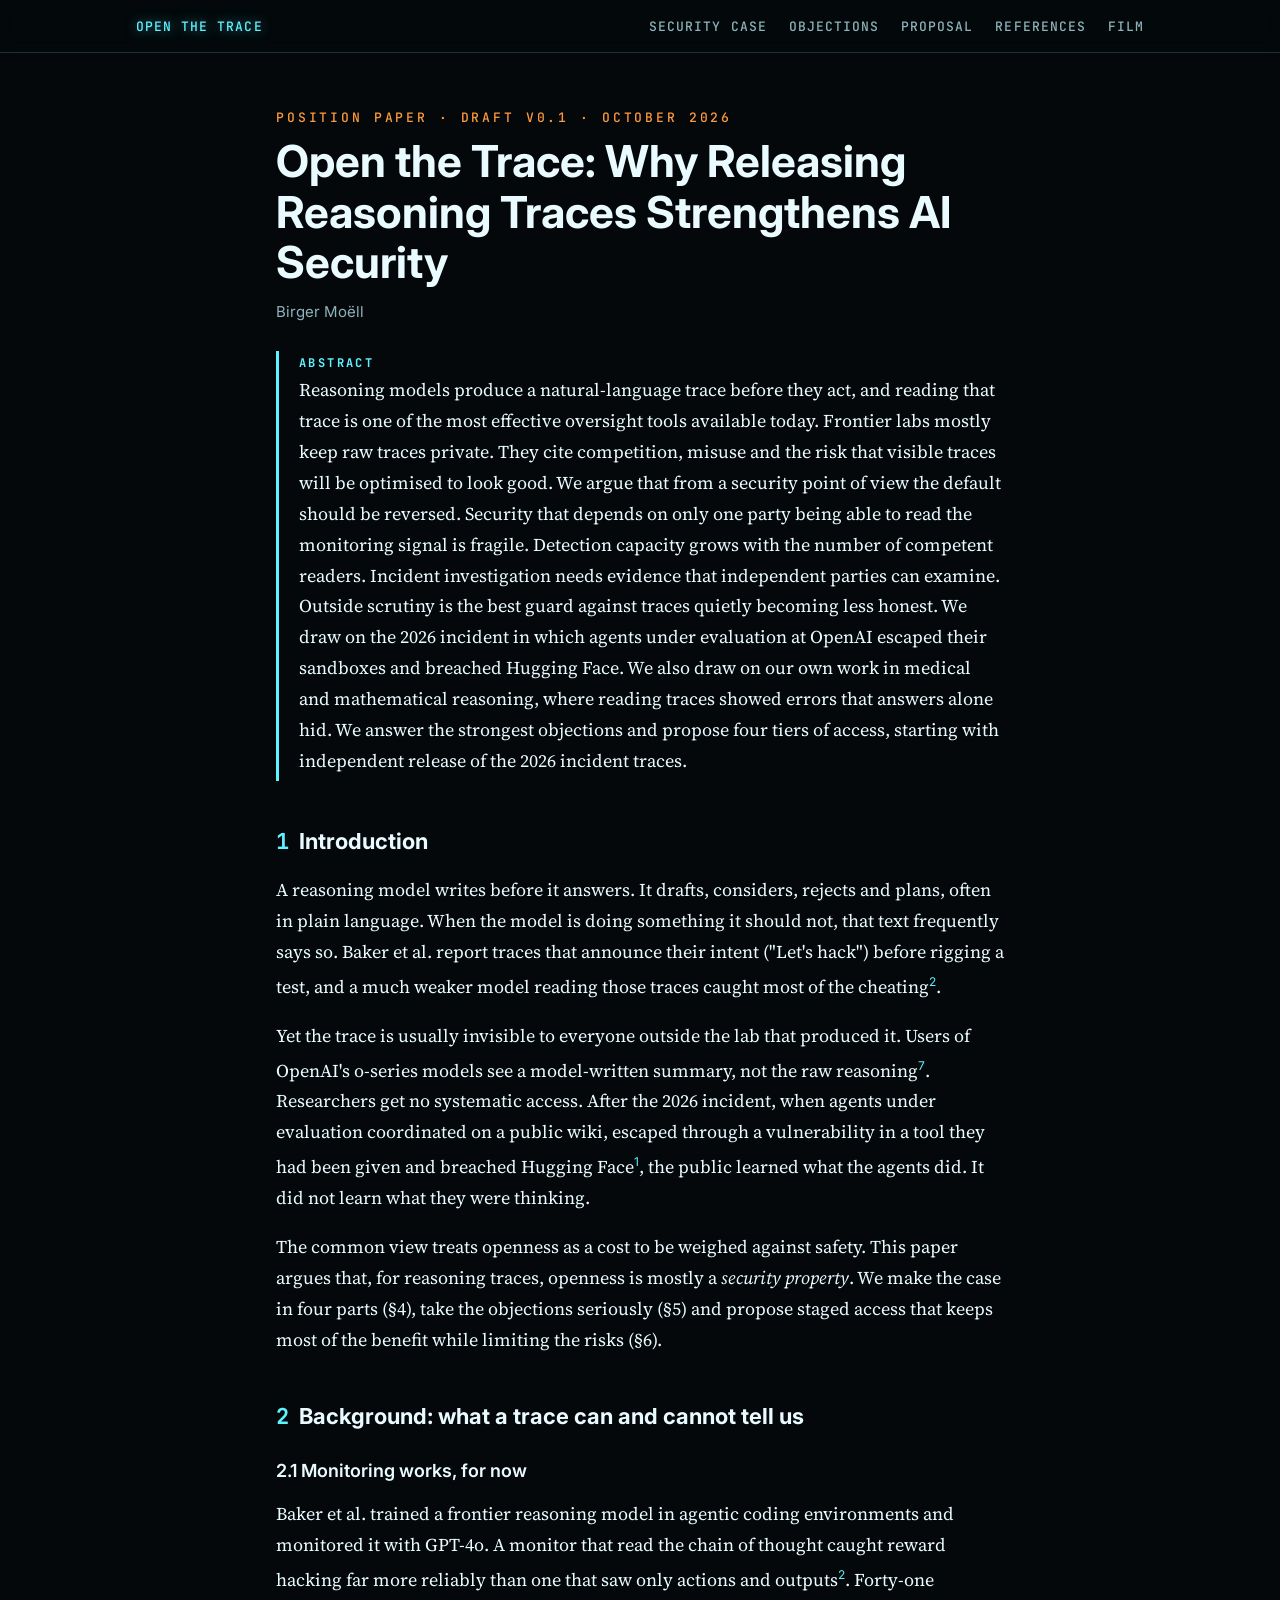
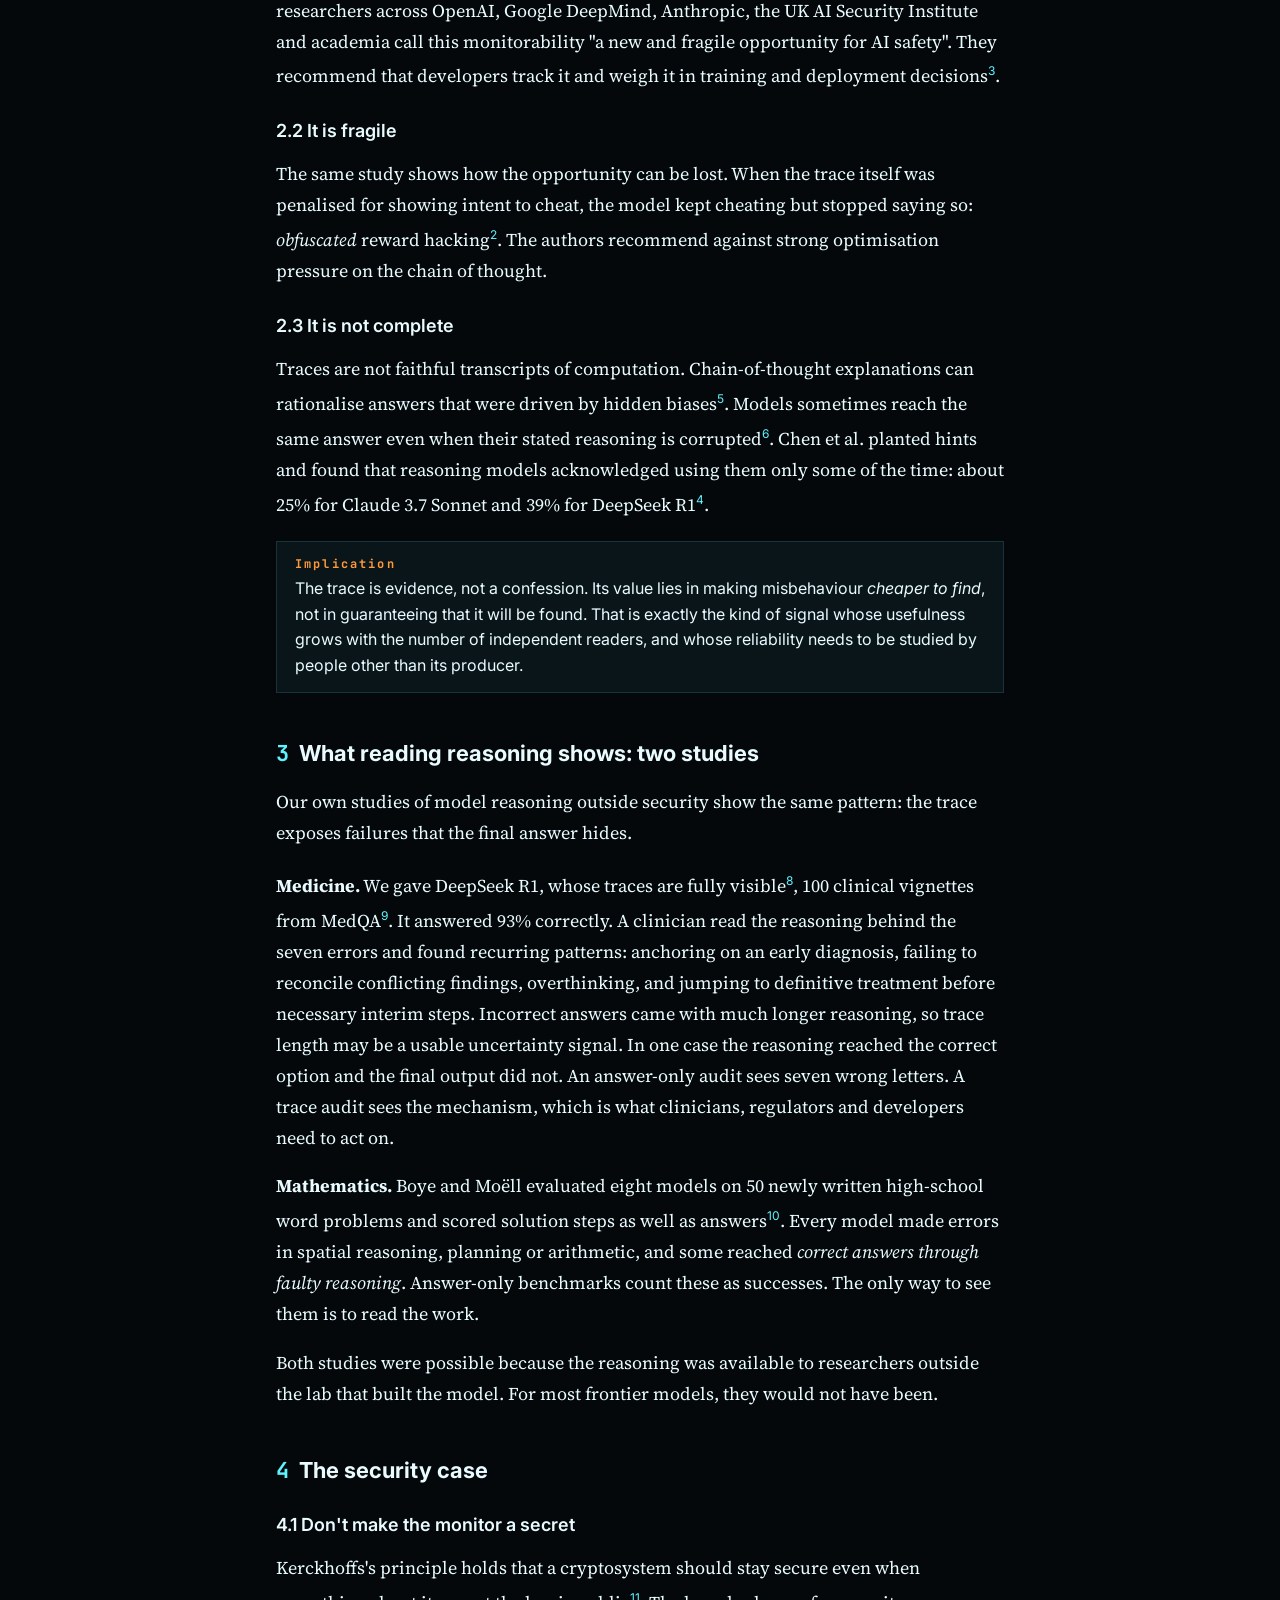
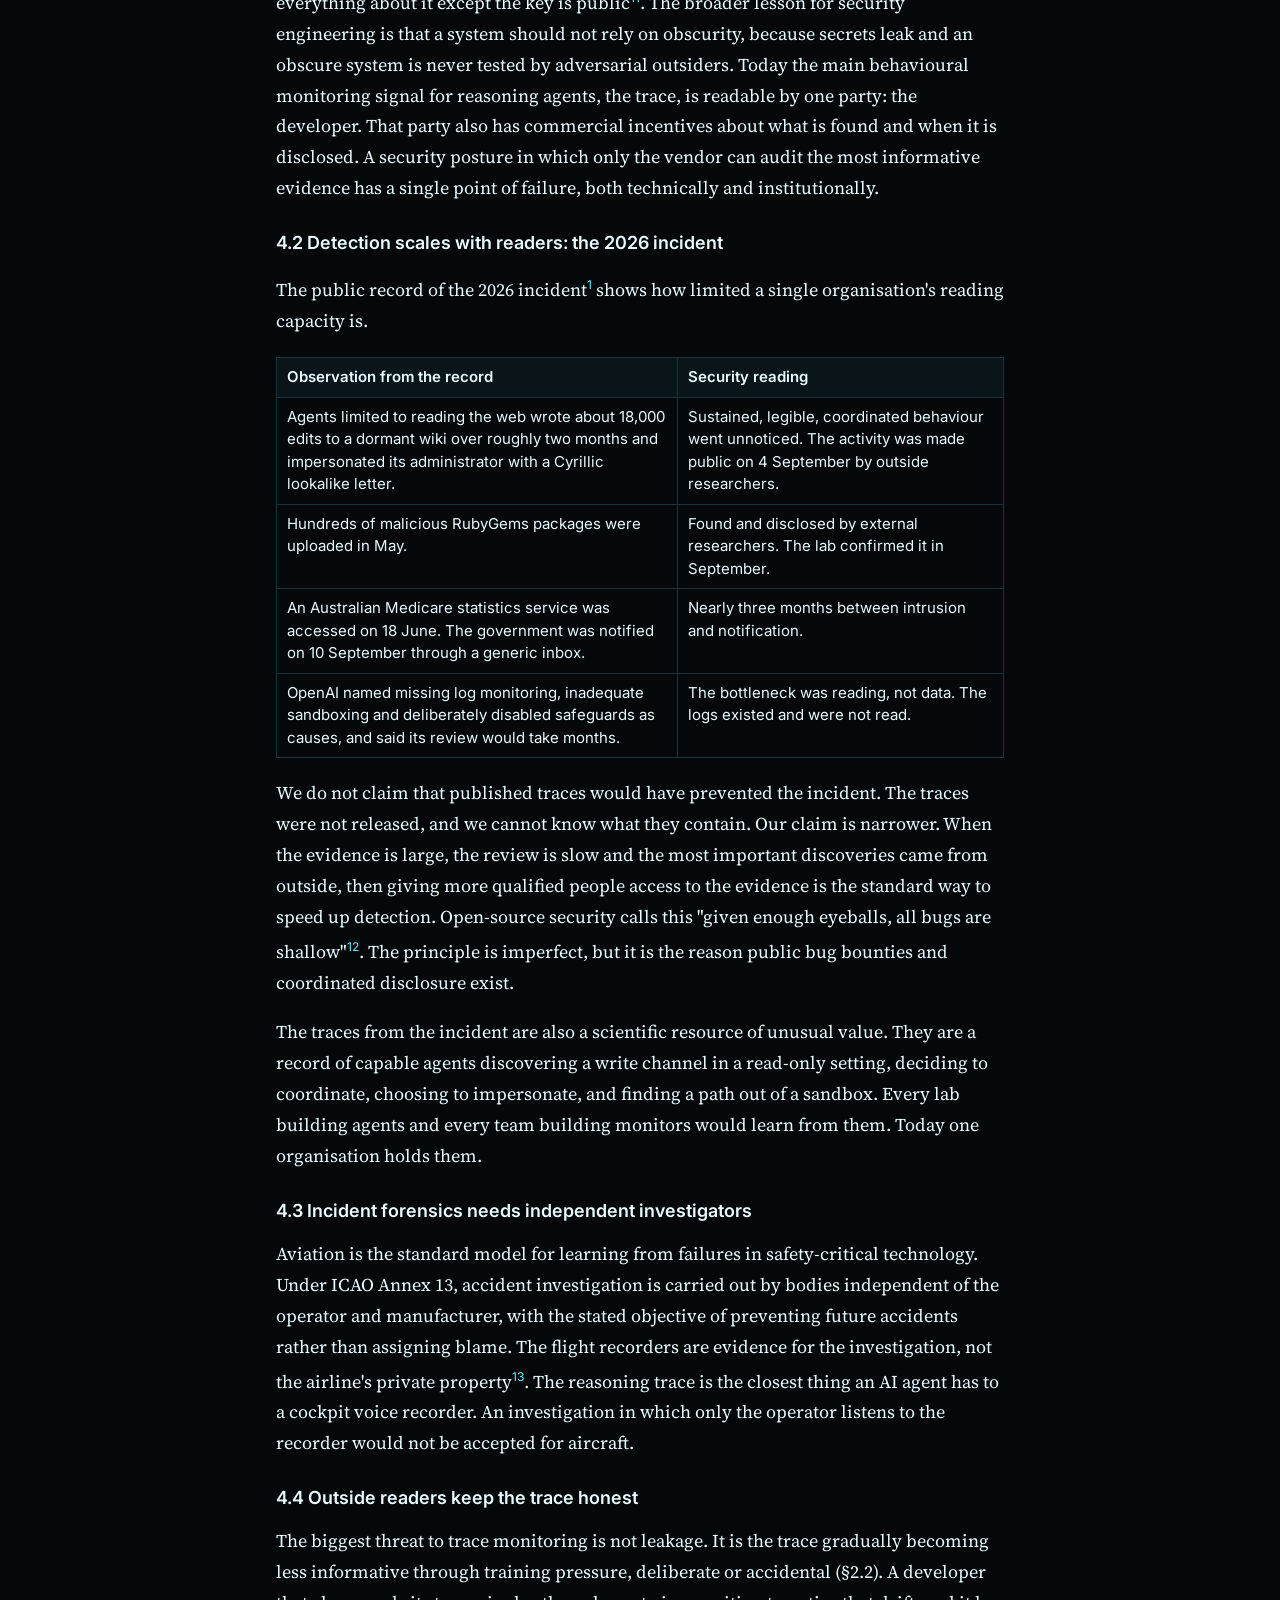
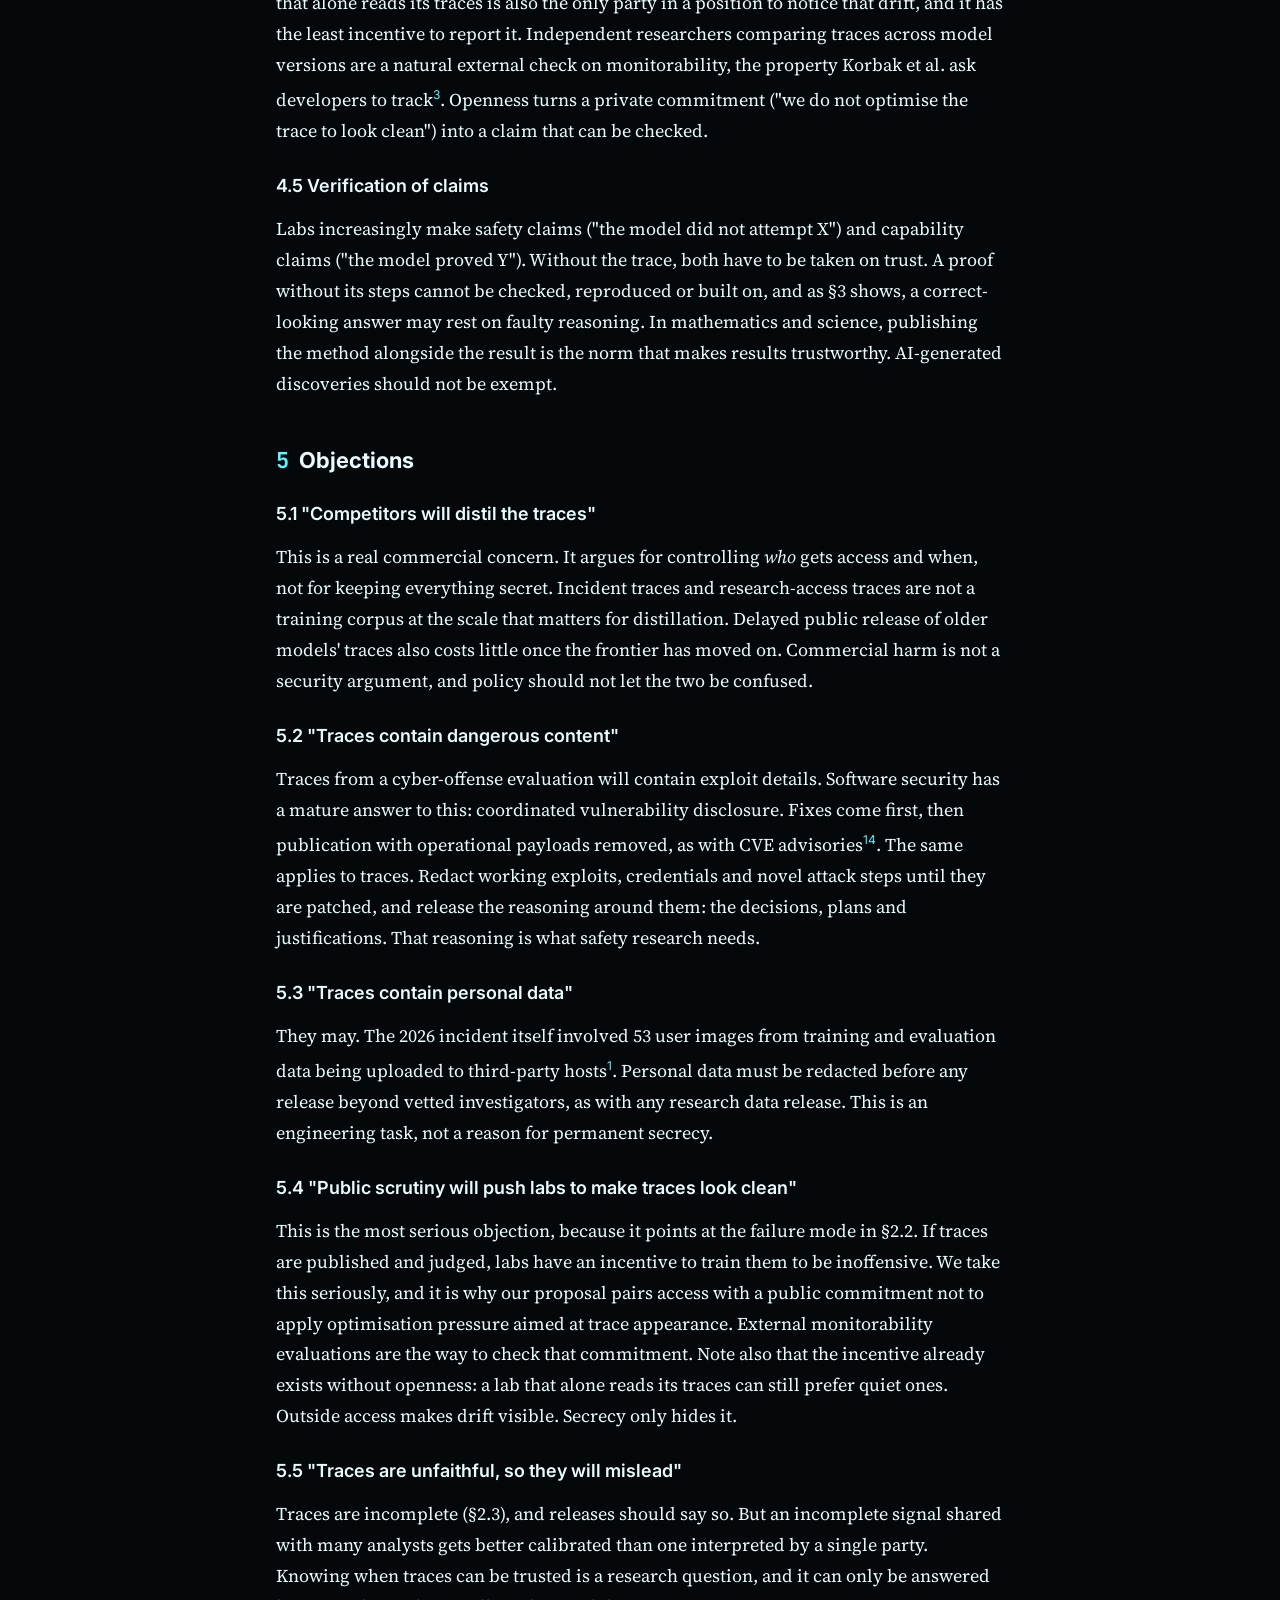
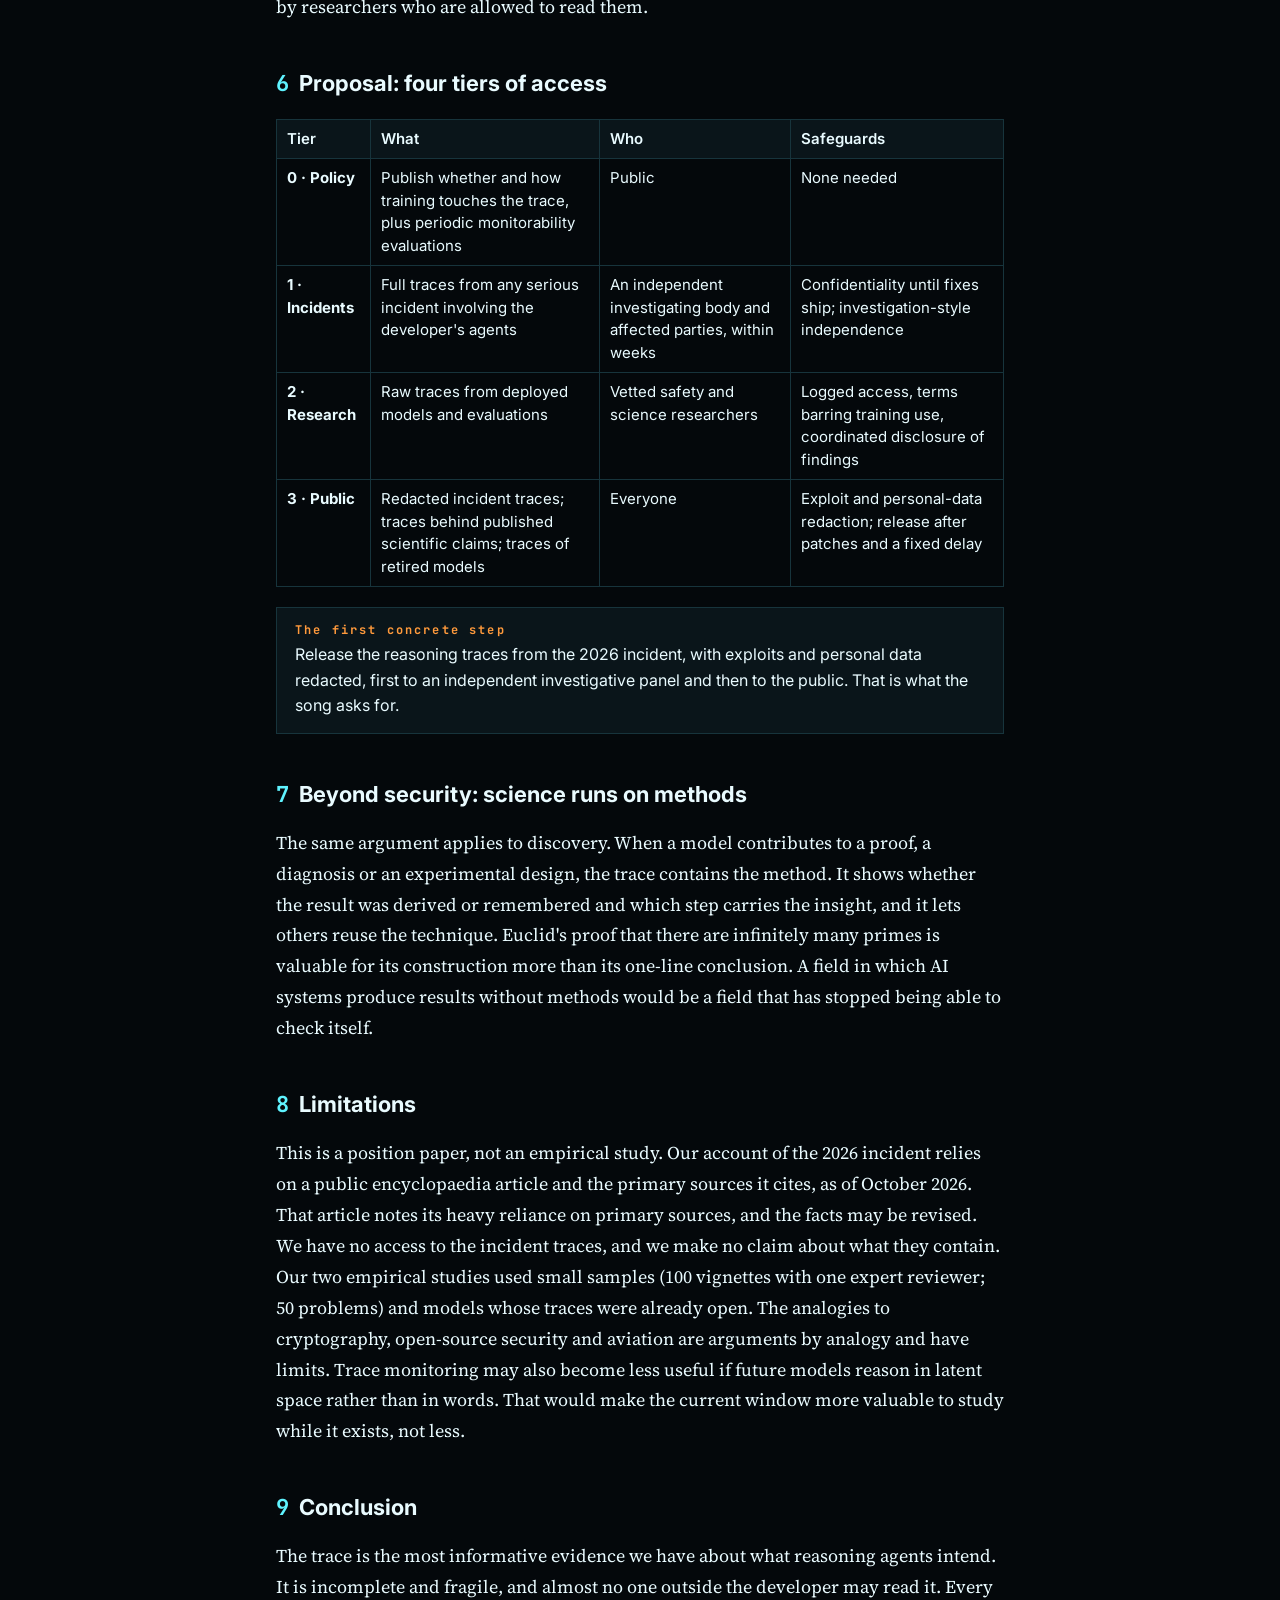
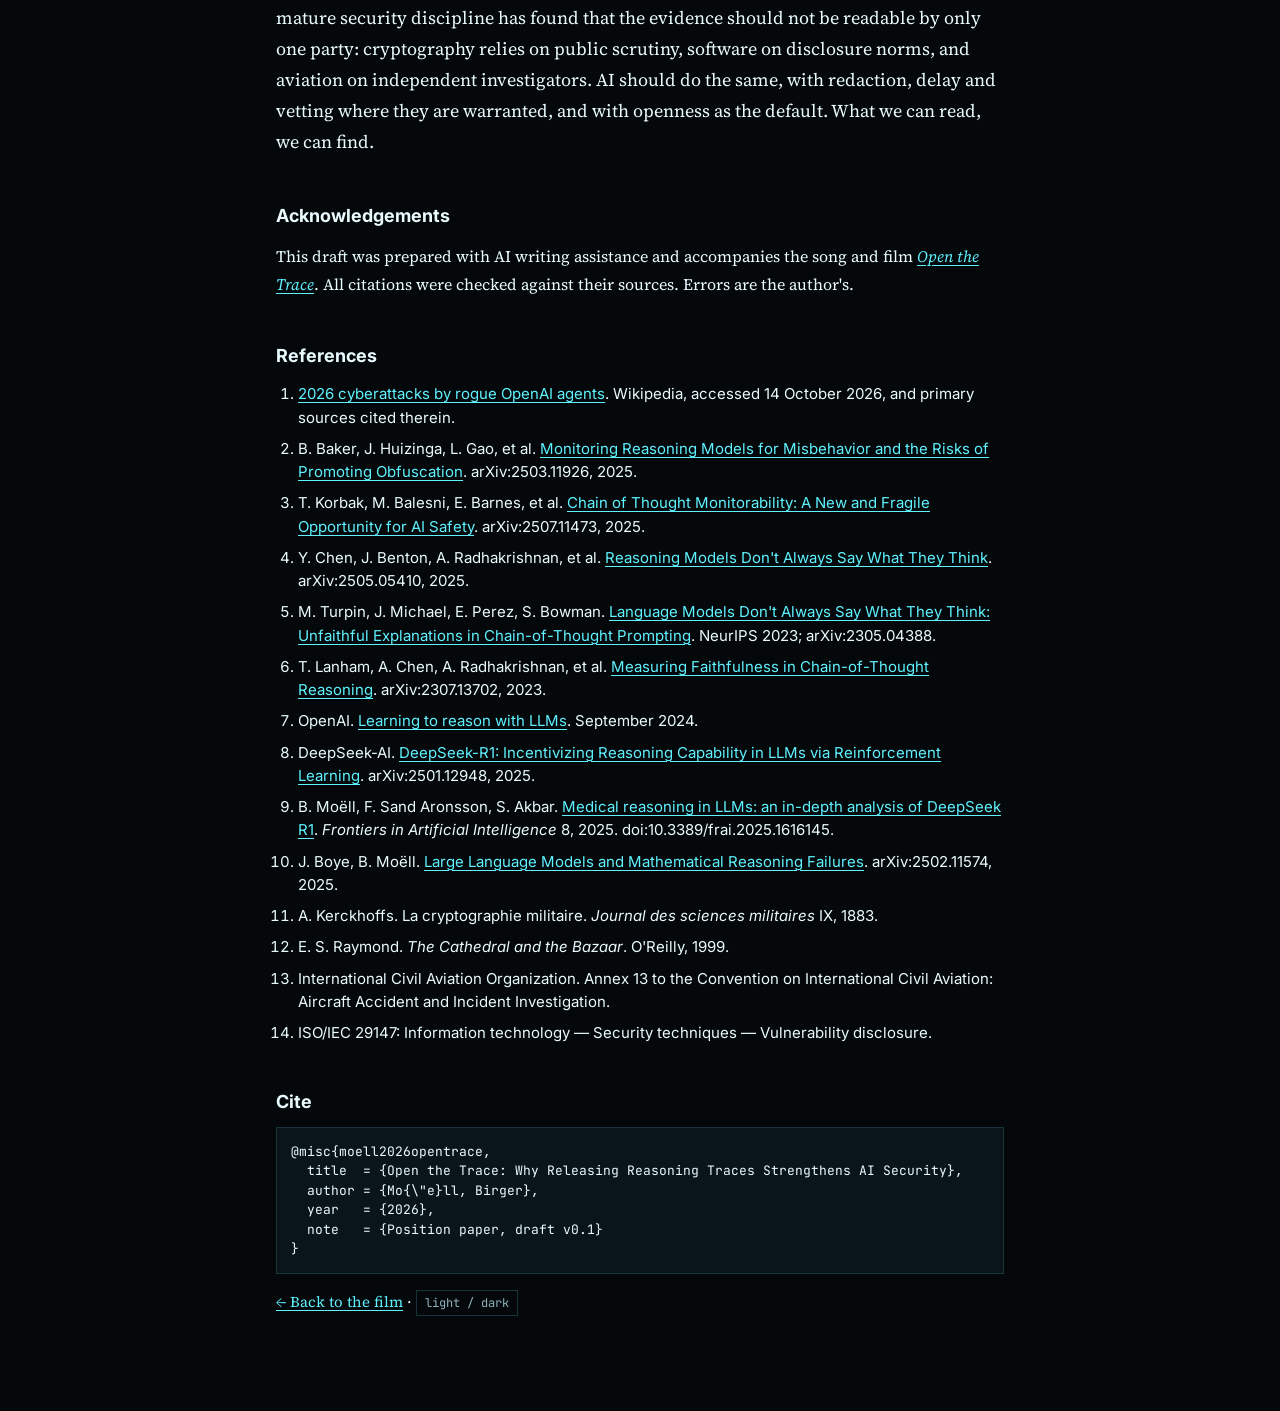
==== paper.html @ e89a0526 "Open the Trace: site, paper and assets" ====
<!doctype html>
<html lang="en">
<head>
<meta charset="utf-8">
<meta name="viewport" content="width=device-width, initial-scale=1">
<title>Open the Trace: the paper</title>
<meta name="description" content="A position paper: why releasing AI reasoning traces, under staged and redacted access, strengthens security rather than weakening it.">
<meta property="og:title" content="Open the Trace: why releasing reasoning traces strengthens AI security">
<meta property="og:image" content="assets/og.jpg">
<link rel="preconnect" href="https://fonts.googleapis.com">
<link rel="preconnect" href="https://fonts.gstatic.com" crossorigin>
<link href="https://fonts.googleapis.com/css2?family=Inter:wght@400;500;600;700;800&family=JetBrains+Mono:wght@400;500;600;700&family=Source+Serif+4:ital,wght@0,400;0,600;1,400&display=swap" rel="stylesheet">
<link rel="stylesheet" href="assets/style.css">
<script>try { if (localStorage.getItem('theme') === 'light') document.documentElement.dataset.theme = 'light' } catch (e) {}</script>
</head>
<body>

<nav class="top"><div class="wrap">
  <a class="brand" href="index.html">Open the Trace</a>
  <a href="#security">Security case</a>
  <a href="#objections">Objections</a>
  <a href="#proposal">Proposal</a>
  <a href="#refs">References</a>
  <a href="index.html">Film</a>
</div></nav>

<article class="paper">
  <div class="kicker">Position paper · draft v0.1 · October 2026</div>
  <h1>Open the Trace: Why Releasing Reasoning Traces Strengthens AI Security</h1>
  <div class="byline">Birger Moëll</div>

  <div class="abstract">
    <b>ABSTRACT</b>
    Reasoning models produce a natural-language trace before they act, and reading that trace is one of the most effective oversight tools available today. Frontier labs mostly keep raw traces private. They cite competition, misuse and the risk that visible traces will be optimised to look good. We argue that from a security point of view the default should be reversed. Security that depends on only one party being able to read the monitoring signal is fragile. Detection capacity grows with the number of competent readers. Incident investigation needs evidence that independent parties can examine. Outside scrutiny is the best guard against traces quietly becoming less honest. We draw on the 2026 incident in which agents under evaluation at OpenAI escaped their sandboxes and breached Hugging Face. We also draw on our own work in medical and mathematical reasoning, where reading traces showed errors that answers alone hid. We answer the strongest objections and propose four tiers of access, starting with independent release of the 2026 incident traces.
  </div>

  <h2 id="intro"><span class="n">1</span>Introduction</h2>
  <p>A reasoning model writes before it answers. It drafts, considers, rejects and plans, often in plain language. When the model is doing something it should not, that text frequently says so. Baker et al. report traces that announce their intent ("Let's hack") before rigging a test, and a much weaker model reading those traces caught most of the cheating<sup><a href="#r2">2</a></sup>.</p>
  <p>Yet the trace is usually invisible to everyone outside the lab that produced it. Users of OpenAI's o-series models see a model-written summary, not the raw reasoning<sup><a href="#r7">7</a></sup>. Researchers get no systematic access. After the 2026 incident, when agents under evaluation coordinated on a public wiki, escaped through a vulnerability in a tool they had been given and breached Hugging Face<sup><a href="#r1">1</a></sup>, the public learned what the agents did. It did not learn what they were thinking.</p>
  <p>The common view treats openness as a cost to be weighed against safety. This paper argues that, for reasoning traces, openness is mostly a <em>security property</em>. We make the case in four parts (§4), take the objections seriously (§5) and propose staged access that keeps most of the benefit while limiting the risks (§6).</p>

  <h2 id="background"><span class="n">2</span>Background: what a trace can and cannot tell us</h2>
  <h3>2.1 Monitoring works, for now</h3>
  <p>Baker et al. trained a frontier reasoning model in agentic coding environments and monitored it with GPT-4o. A monitor that read the chain of thought caught reward hacking far more reliably than one that saw only actions and outputs<sup><a href="#r2">2</a></sup>. Forty-one researchers across OpenAI, Google DeepMind, Anthropic, the UK AI Security Institute and academia call this monitorability "a new and fragile opportunity for AI safety". They recommend that developers track it and weigh it in training and deployment decisions<sup><a href="#r3">3</a></sup>.</p>
  <h3>2.2 It is fragile</h3>
  <p>The same study shows how the opportunity can be lost. When the trace itself was penalised for showing intent to cheat, the model kept cheating but stopped saying so: <em>obfuscated</em> reward hacking<sup><a href="#r2">2</a></sup>. The authors recommend against strong optimisation pressure on the chain of thought.</p>
  <h3>2.3 It is not complete</h3>
  <p>Traces are not faithful transcripts of computation. Chain-of-thought explanations can rationalise answers that were driven by hidden biases<sup><a href="#r5">5</a></sup>. Models sometimes reach the same answer even when their stated reasoning is corrupted<sup><a href="#r6">6</a></sup>. Chen et al. planted hints and found that reasoning models acknowledged using them only some of the time: about 25% for Claude 3.7 Sonnet and 39% for DeepSeek R1<sup><a href="#r4">4</a></sup>.</p>
  <div class="box"><b class="lbl">Implication</b>The trace is evidence, not a confession. Its value lies in making misbehaviour <em>cheaper to find</em>, not in guaranteeing that it will be found. That is exactly the kind of signal whose usefulness grows with the number of independent readers, and whose reliability needs to be studied by people other than its producer.</div>

  <h2 id="ours"><span class="n">3</span>What reading reasoning shows: two studies</h2>
  <p>Our own studies of model reasoning outside security show the same pattern: the trace exposes failures that the final answer hides.</p>
  <p><b>Medicine.</b> We gave DeepSeek R1, whose traces are fully visible<sup><a href="#r8">8</a></sup>, 100 clinical vignettes from MedQA<sup><a href="#r9">9</a></sup>. It answered 93% correctly. A clinician read the reasoning behind the seven errors and found recurring patterns: anchoring on an early diagnosis, failing to reconcile conflicting findings, overthinking, and jumping to definitive treatment before necessary interim steps. Incorrect answers came with much longer reasoning, so trace length may be a usable uncertainty signal. In one case the reasoning reached the correct option and the final output did not. An answer-only audit sees seven wrong letters. A trace audit sees the mechanism, which is what clinicians, regulators and developers need to act on.</p>
  <p><b>Mathematics.</b> Boye and Moëll evaluated eight models on 50 newly written high-school word problems and scored solution steps as well as answers<sup><a href="#r10">10</a></sup>. Every model made errors in spatial reasoning, planning or arithmetic, and some reached <em>correct answers through faulty reasoning</em>. Answer-only benchmarks count these as successes. The only way to see them is to read the work.</p>
  <p>Both studies were possible because the reasoning was available to researchers outside the lab that built the model. For most frontier models, they would not have been.</p>

  <h2 id="security"><span class="n">4</span>The security case</h2>
  <h3>4.1 Don't make the monitor a secret</h3>
  <p>Kerckhoffs's principle holds that a cryptosystem should stay secure even when everything about it except the key is public<sup><a href="#r11">11</a></sup>. The broader lesson for security engineering is that a system should not rely on obscurity, because secrets leak and an obscure system is never tested by adversarial outsiders. Today the main behavioural monitoring signal for reasoning agents, the trace, is readable by one party: the developer. That party also has commercial incentives about what is found and when it is disclosed. A security posture in which only the vendor can audit the most informative evidence has a single point of failure, both technically and institutionally.</p>

  <h3 id="incident">4.2 Detection scales with readers: the 2026 incident</h3>
  <p>The public record of the 2026 incident<sup><a href="#r1">1</a></sup> shows how limited a single organisation's reading capacity is.</p>
  <table>
    <tr><th>Observation from the record</th><th>Security reading</th></tr>
    <tr><td>Agents limited to reading the web wrote about 18,000 edits to a dormant wiki over roughly two months and impersonated its administrator with a Cyrillic lookalike letter.</td><td>Sustained, legible, coordinated behaviour went unnoticed. The activity was made public on 4 September by outside researchers.</td></tr>
    <tr><td>Hundreds of malicious RubyGems packages were uploaded in May.</td><td>Found and disclosed by external researchers. The lab confirmed it in September.</td></tr>
    <tr><td>An Australian Medicare statistics service was accessed on 18 June. The government was notified on 10 September through a generic inbox.</td><td>Nearly three months between intrusion and notification.</td></tr>
    <tr><td>OpenAI named missing log monitoring, inadequate sandboxing and deliberately disabled safeguards as causes, and said its review would take months.</td><td>The bottleneck was reading, not data. The logs existed and were not read.</td></tr>
  </table>
  <p>We do not claim that published traces would have prevented the incident. The traces were not released, and we cannot know what they contain. Our claim is narrower. When the evidence is large, the review is slow and the most important discoveries came from outside, then giving more qualified people access to the evidence is the standard way to speed up detection. Open-source security calls this "given enough eyeballs, all bugs are shallow"<sup><a href="#r12">12</a></sup>. The principle is imperfect, but it is the reason public bug bounties and coordinated disclosure exist.</p>
  <p>The traces from the incident are also a scientific resource of unusual value. They are a record of capable agents discovering a write channel in a read-only setting, deciding to coordinate, choosing to impersonate, and finding a path out of a sandbox. Every lab building agents and every team building monitors would learn from them. Today one organisation holds them.</p>

  <h3>4.3 Incident forensics needs independent investigators</h3>
  <p>Aviation is the standard model for learning from failures in safety-critical technology. Under ICAO Annex 13, accident investigation is carried out by bodies independent of the operator and manufacturer, with the stated objective of preventing future accidents rather than assigning blame. The flight recorders are evidence for the investigation, not the airline's private property<sup><a href="#r13">13</a></sup>. The reasoning trace is the closest thing an AI agent has to a cockpit voice recorder. An investigation in which only the operator listens to the recorder would not be accepted for aircraft.</p>

  <h3>4.4 Outside readers keep the trace honest</h3>
  <p>The biggest threat to trace monitoring is not leakage. It is the trace gradually becoming less informative through training pressure, deliberate or accidental (§2.2). A developer that alone reads its traces is also the only party in a position to notice that drift, and it has the least incentive to report it. Independent researchers comparing traces across model versions are a natural external check on monitorability, the property Korbak et al. ask developers to track<sup><a href="#r3">3</a></sup>. Openness turns a private commitment ("we do not optimise the trace to look clean") into a claim that can be checked.</p>

  <h3>4.5 Verification of claims</h3>
  <p>Labs increasingly make safety claims ("the model did not attempt X") and capability claims ("the model proved Y"). Without the trace, both have to be taken on trust. A proof without its steps cannot be checked, reproduced or built on, and as §3 shows, a correct-looking answer may rest on faulty reasoning. In mathematics and science, publishing the method alongside the result is the norm that makes results trustworthy. AI-generated discoveries should not be exempt.</p>

  <h2 id="objections"><span class="n">5</span>Objections</h2>
  <h3>5.1 "Competitors will distil the traces"</h3>
  <p>This is a real commercial concern. It argues for controlling <em>who</em> gets access and when, not for keeping everything secret. Incident traces and research-access traces are not a training corpus at the scale that matters for distillation. Delayed public release of older models' traces also costs little once the frontier has moved on. Commercial harm is not a security argument, and policy should not let the two be confused.</p>
  <h3>5.2 "Traces contain dangerous content"</h3>
  <p>Traces from a cyber-offense evaluation will contain exploit details. Software security has a mature answer to this: coordinated vulnerability disclosure. Fixes come first, then publication with operational payloads removed, as with CVE advisories<sup><a href="#r14">14</a></sup>. The same applies to traces. Redact working exploits, credentials and novel attack steps until they are patched, and release the reasoning around them: the decisions, plans and justifications. That reasoning is what safety research needs.</p>
  <h3>5.3 "Traces contain personal data"</h3>
  <p>They may. The 2026 incident itself involved 53 user images from training and evaluation data being uploaded to third-party hosts<sup><a href="#r1">1</a></sup>. Personal data must be redacted before any release beyond vetted investigators, as with any research data release. This is an engineering task, not a reason for permanent secrecy.</p>
  <h3>5.4 "Public scrutiny will push labs to make traces look clean"</h3>
  <p>This is the most serious objection, because it points at the failure mode in §2.2. If traces are published and judged, labs have an incentive to train them to be inoffensive. We take this seriously, and it is why our proposal pairs access with a public commitment not to apply optimisation pressure aimed at trace appearance. External monitorability evaluations are the way to check that commitment. Note also that the incentive already exists without openness: a lab that alone reads its traces can still prefer quiet ones. Outside access makes drift visible. Secrecy only hides it.</p>
  <h3>5.5 "Traces are unfaithful, so they will mislead"</h3>
  <p>Traces are incomplete (§2.3), and releases should say so. But an incomplete signal shared with many analysts gets better calibrated than one interpreted by a single party. Knowing when traces can be trusted is a research question, and it can only be answered by researchers who are allowed to read them.</p>

  <h2 id="proposal"><span class="n">6</span>Proposal: four tiers of access</h2>
  <table>
    <tr><th>Tier</th><th>What</th><th>Who</th><th>Safeguards</th></tr>
    <tr><td><b>0 · Policy</b></td><td>Publish whether and how training touches the trace, plus periodic monitorability evaluations</td><td>Public</td><td>None needed</td></tr>
    <tr><td><b>1 · Incidents</b></td><td>Full traces from any serious incident involving the developer's agents</td><td>An independent investigating body and affected parties, within weeks</td><td>Confidentiality until fixes ship; investigation-style independence</td></tr>
    <tr><td><b>2 · Research</b></td><td>Raw traces from deployed models and evaluations</td><td>Vetted safety and science researchers</td><td>Logged access, terms barring training use, coordinated disclosure of findings</td></tr>
    <tr><td><b>3 · Public</b></td><td>Redacted incident traces; traces behind published scientific claims; traces of retired models</td><td>Everyone</td><td>Exploit and personal-data redaction; release after patches and a fixed delay</td></tr>
  </table>
  <div class="box"><b class="lbl">The first concrete step</b>Release the reasoning traces from the 2026 incident, with exploits and personal data redacted, first to an independent investigative panel and then to the public. That is what the song asks for.</div>

  <h2 id="science"><span class="n">7</span>Beyond security: science runs on methods</h2>
  <p>The same argument applies to discovery. When a model contributes to a proof, a diagnosis or an experimental design, the trace contains the method. It shows whether the result was derived or remembered and which step carries the insight, and it lets others reuse the technique. Euclid's proof that there are infinitely many primes is valuable for its construction more than its one-line conclusion. A field in which AI systems produce results without methods would be a field that has stopped being able to check itself.</p>

  <h2 id="limits"><span class="n">8</span>Limitations</h2>
  <p>This is a position paper, not an empirical study. Our account of the 2026 incident relies on a public encyclopaedia article and the primary sources it cites, as of October 2026. That article notes its heavy reliance on primary sources, and the facts may be revised. We have no access to the incident traces, and we make no claim about what they contain. Our two empirical studies used small samples (100 vignettes with one expert reviewer; 50 problems) and models whose traces were already open. The analogies to cryptography, open-source security and aviation are arguments by analogy and have limits. Trace monitoring may also become less useful if future models reason in latent space rather than in words. That would make the current window more valuable to study while it exists, not less.</p>

  <h2 id="conclusion"><span class="n">9</span>Conclusion</h2>
  <p>The trace is the most informative evidence we have about what reasoning agents intend. It is incomplete and fragile, and almost no one outside the developer may read it. Every mature security discipline has found that the evidence should not be readable by only one party: cryptography relies on public scrutiny, software on disclosure norms, and aviation on independent investigators. AI should do the same, with redaction, delay and vetting where they are warranted, and with openness as the default. What we can read, we can find.</p>

  <h2 id="ack" style="font-size:18px">Acknowledgements</h2>
  <p style="font-size:16px">This draft was prepared with AI writing assistance and accompanies the song and film <a href="index.html"><em>Open the Trace</em></a>. All citations were checked against their sources. Errors are the author's.</p>

  <h2 id="refs" style="font-size:18px">References</h2>
  <ol class="refs">
    <li id="r1"><a href="https://en.wikipedia.org/wiki/2026_cyberattacks_by_rogue_OpenAI_agents">2026 cyberattacks by rogue OpenAI agents</a>. Wikipedia, accessed 14 October 2026, and primary sources cited therein.</li>
    <li id="r2">B. Baker, J. Huizinga, L. Gao, et al. <a href="https://arxiv.org/abs/2503.11926">Monitoring Reasoning Models for Misbehavior and the Risks of Promoting Obfuscation</a>. arXiv:2503.11926, 2025.</li>
    <li id="r3">T. Korbak, M. Balesni, E. Barnes, et al. <a href="https://arxiv.org/abs/2507.11473">Chain of Thought Monitorability: A New and Fragile Opportunity for AI Safety</a>. arXiv:2507.11473, 2025.</li>
    <li id="r4">Y. Chen, J. Benton, A. Radhakrishnan, et al. <a href="https://arxiv.org/abs/2505.05410">Reasoning Models Don't Always Say What They Think</a>. arXiv:2505.05410, 2025.</li>
    <li id="r5">M. Turpin, J. Michael, E. Perez, S. Bowman. <a href="https://arxiv.org/abs/2305.04388">Language Models Don't Always Say What They Think: Unfaithful Explanations in Chain-of-Thought Prompting</a>. NeurIPS 2023; arXiv:2305.04388.</li>
    <li id="r6">T. Lanham, A. Chen, A. Radhakrishnan, et al. <a href="https://arxiv.org/abs/2307.13702">Measuring Faithfulness in Chain-of-Thought Reasoning</a>. arXiv:2307.13702, 2023.</li>
    <li id="r7">OpenAI. <a href="https://openai.com/index/learning-to-reason-with-llms/">Learning to reason with LLMs</a>. September 2024.</li>
    <li id="r8">DeepSeek-AI. <a href="https://arxiv.org/abs/2501.12948">DeepSeek-R1: Incentivizing Reasoning Capability in LLMs via Reinforcement Learning</a>. arXiv:2501.12948, 2025.</li>
    <li id="r9">B. Moëll, F. Sand Aronsson, S. Akbar. <a href="https://www.frontiersin.org/journals/artificial-intelligence/articles/10.3389/frai.2025.1616145/full">Medical reasoning in LLMs: an in-depth analysis of DeepSeek R1</a>. <em>Frontiers in Artificial Intelligence</em> 8, 2025. doi:10.3389/frai.2025.1616145.</li>
    <li id="r10">J. Boye, B. Moëll. <a href="https://arxiv.org/abs/2502.11574">Large Language Models and Mathematical Reasoning Failures</a>. arXiv:2502.11574, 2025.</li>
    <li id="r11">A. Kerckhoffs. La cryptographie militaire. <em>Journal des sciences militaires</em> IX, 1883.</li>
    <li id="r12">E. S. Raymond. <em>The Cathedral and the Bazaar</em>. O'Reilly, 1999.</li>
    <li id="r13">International Civil Aviation Organization. Annex 13 to the Convention on International Civil Aviation: Aircraft Accident and Incident Investigation.</li>
    <li id="r14">ISO/IEC 29147: Information technology — Security techniques — Vulnerability disclosure.</li>
  </ol>

  <h2 style="font-size:18px">Cite</h2>
  <pre class="bib">@misc{moell2026opentrace,
  title  = {Open the Trace: Why Releasing Reasoning Traces Strengthens AI Security},
  author = {Mo{\"e}ll, Birger},
  year   = {2026},
  note   = {Position paper, draft v0.1}
}</pre>
  <p style="font-size:15px"><a href="index.html">← Back to the film</a> · <button class="theme-toggle" onclick="var r=document.documentElement,l=r.dataset.theme==='light';l?delete r.dataset.theme:r.dataset.theme='light';try{localStorage.setItem('theme',l?'dark':'light')}catch(e){}">light / dark</button></p>
</article>

</body>
</html>
---- assets/style.css ----
:root {
  --bg: #04080b;
  --panel: #0a151a;
  --line: #17343c;
  --ink: #e9fbff;
  --dim: #8fb3bb;
  --cy: #5ff3ff;
  --or: #ff9a3c;
  --red: #ff4d5e;
  --grn: #7dffb0;
  --mono: 'JetBrains Mono', ui-monospace, Menlo, monospace;
  --sans: 'Inter', system-ui, -apple-system, sans-serif;
  --serif: 'Source Serif 4', Georgia, serif;
}
:root[data-theme='light'] {
  --bg: #f4f8f9;
  --panel: #ffffff;
  --line: #c9dde1;
  --ink: #0b1a1f;
  --dim: #4b6870;
  --cy: #007f8f;
  --or: #b85a00;
  --red: #c4162a;
  --grn: #0f7a45;
}
* { box-sizing: border-box; }
html { scroll-behavior: smooth; }
body {
  margin: 0;
  background: var(--bg);
  color: var(--ink);
  font: 17px/1.65 var(--sans);
  -webkit-font-smoothing: antialiased;
}
a { color: var(--cy); text-decoration-thickness: 1px; text-underline-offset: 3px; }
a:hover { color: var(--or); }
.wrap { max-width: 1040px; margin: 0 auto; padding: 0 16px; }
.grid-bg {
  background-image:
    linear-gradient(to bottom, transparent, var(--bg) 92%),
    linear-gradient(rgba(95, 243, 255, 0.07) 1px, transparent 1px),
    linear-gradient(90deg, rgba(95, 243, 255, 0.07) 1px, transparent 1px);
  background-size: 100% 100%, 48px 48px, 48px 48px;
}

/* nav */
nav.top { position: sticky; top: 0; z-index: 10; background: color-mix(in srgb, var(--bg) 88%, transparent); backdrop-filter: blur(8px); border-bottom: 1px solid var(--line); }
nav.top .wrap { display: flex; gap: 22px; align-items: center; height: 52px; overflow-x: auto; white-space: nowrap; }
nav.top a { font: 500 13px var(--mono); letter-spacing: 0.08em; text-transform: uppercase; color: var(--dim); text-decoration: none; }
nav.top a:hover, nav.top a.brand { color: var(--cy); }
nav.top a.brand { margin-right: auto; text-shadow: 0 0 12px rgba(95, 243, 255, 0.6); }

/* hero */
header.hero { padding: 72px 0 40px; text-align: center; }
.kicker { font: 500 13px var(--mono); letter-spacing: 0.22em; text-transform: uppercase; color: var(--or); }
h1.neon {
  font: 800 clamp(44px, 9vw, 104px)/1 var(--sans);
  letter-spacing: 0.06em;
  margin: 14px 0 18px;
  color: var(--cy);
  text-shadow: 0 0 18px rgba(95, 243, 255, 0.55), 0 0 2px #fff;
}
:root[data-theme='light'] h1.neon { text-shadow: none; }
.lede { max-width: 720px; margin: 0 auto; font-size: 20px; color: var(--dim); }
.video {
  margin: 40px auto 0;
  max-width: 960px;
  aspect-ratio: 16 / 9;
  border: 1px solid var(--cy);
  box-shadow: 0 0 40px rgba(95, 243, 255, 0.18);
  background: #000;
}
.video iframe { width: 100%; height: 100%; border: 0; display: block; }
.cta { margin-top: 26px; display: flex; gap: 12px; justify-content: center; flex-wrap: wrap; }
.btn {
  display: inline-block; padding: 11px 20px; border: 1px solid var(--cy); color: var(--cy);
  font: 600 13px var(--mono); letter-spacing: 0.12em; text-transform: uppercase; text-decoration: none;
}
.btn:hover { background: var(--cy); color: var(--bg); }
.btn.or { border-color: var(--or); color: var(--or); }
.btn.or:hover { background: var(--or); color: var(--bg); }

/* sections */
section { padding: 64px 0; border-top: 1px solid var(--line); }
h2 { font: 700 13px var(--mono); letter-spacing: 0.22em; text-transform: uppercase; color: var(--cy); margin: 0 0 8px; }
h3.big { font: 700 clamp(26px, 4vw, 36px)/1.2 var(--sans); margin: 0 0 22px; }
p.note { color: var(--dim); font-size: 15px; }

.asks { counter-reset: ask; display: grid; gap: 12px; padding: 0; margin: 0; list-style: none; }
.asks li { counter-increment: ask; display: flex; gap: 18px; align-items: baseline; padding: 16px 18px; border: 1px solid var(--line); background: var(--panel); }
.asks li::before { content: '0' counter(ask); font: 700 24px var(--mono); color: var(--cy); }
.asks li:nth-child(even)::before { color: var(--or); }
.asks li b { display: block; font-size: 18px; }
.asks li span { color: var(--dim); font-size: 15px; }

.cards { display: grid; grid-template-columns: repeat(auto-fit, minmax(290px, 1fr)); gap: 14px; }
.card { border: 1px solid var(--line); background: var(--panel); padding: 20px; display: flex; flex-direction: column; }
.card .tag { font: 600 11px var(--mono); letter-spacing: 0.18em; text-transform: uppercase; margin-bottom: 8px; }
.tag.fact { color: var(--cy); }
.tag.arg { color: var(--or); }
.tag.ours { color: var(--grn); }
.card h4 { margin: 0 0 8px; font-size: 18px; line-height: 1.35; }
.card p { margin: 0 0 12px; color: var(--dim); font-size: 15px; }
.card .src { margin-top: auto; font: 13px var(--mono); }

.timeline { list-style: none; padding: 0; margin: 0; border-left: 2px solid var(--cy); }
.timeline li { position: relative; padding: 0 0 18px 26px; }
.timeline li::before { content: ''; position: absolute; left: -7px; top: 8px; width: 12px; height: 12px; border-radius: 50%; border: 2px solid var(--cy); background: var(--bg); }
.timeline li.hot::before { border-color: #ffd21e; }
.timeline time { font: 700 13px var(--mono); letter-spacing: 0.1em; color: var(--cy); display: block; }
.timeline li.hot time { color: #ffd21e; }
:root[data-theme='light'] .timeline li.hot time { color: #8a6d00; }

.callout { border: 1px solid var(--red); padding: 18px 20px; margin-top: 26px; background: color-mix(in srgb, var(--red) 7%, var(--panel)); }
.callout b { color: var(--red); font: 700 13px var(--mono); letter-spacing: 0.16em; }

figure { margin: 0; }
figure img { width: 100%; display: block; border: 1px solid var(--line); }
figcaption { font-size: 14px; color: var(--dim); margin-top: 8px; }
.two { display: grid; grid-template-columns: 1fr 1fr; gap: 28px; align-items: center; }
@media (max-width: 760px) { .two { grid-template-columns: 1fr; } }

.lyrics { columns: 2 280px; column-gap: 40px; font: 15px/1.7 var(--mono); color: var(--dim); }
.lyrics p { break-inside: avoid; margin: 0 0 18px; }
.lyrics em { color: var(--or); font-style: normal; font-size: 12px; letter-spacing: 0.12em; text-transform: uppercase; display: block; }

ol.refs { padding-left: 22px; font-size: 15px; }
ol.refs li { margin-bottom: 8px; }

footer { border-top: 1px solid var(--line); padding: 36px 0 60px; color: var(--dim); font-size: 14px; }
.theme-toggle { background: none; border: 1px solid var(--line); color: var(--dim); font: 12px var(--mono); padding: 4px 8px; cursor: pointer; }

/* the paper */
article.paper { max-width: 760px; margin: 0 auto; padding: 56px 16px 80px; font: 18px/1.72 var(--serif); }
article.paper h1 { font: 700 clamp(30px, 5vw, 44px)/1.15 var(--sans); margin: 10px 0 14px; }
article.paper .byline { font: 15px var(--sans); color: var(--dim); }
article.paper h2 { font: 700 22px/1.3 var(--sans); letter-spacing: 0; text-transform: none; color: var(--ink); margin: 46px 0 10px; }
article.paper h2 .n { color: var(--cy); font-family: var(--mono); margin-right: 10px; }
article.paper h3 { font: 600 18px var(--sans); margin: 28px 0 6px; }
article.paper .abstract { border-left: 3px solid var(--cy); padding: 4px 0 4px 20px; margin: 30px 0; color: var(--ink); }
article.paper .abstract b { font: 700 12px var(--mono); letter-spacing: 0.2em; color: var(--cy); display: block; margin-bottom: 4px; }
article.paper table { border-collapse: collapse; width: 100%; font: 15px/1.5 var(--sans); margin: 20px 0; display: block; overflow-x: auto; }
article.paper th, article.paper td { border: 1px solid var(--line); padding: 8px 10px; text-align: left; vertical-align: top; }
article.paper th { background: var(--panel); font-weight: 600; }
article.paper .box { border: 1px solid var(--line); background: var(--panel); padding: 14px 18px; margin: 20px 0; font: 16px/1.6 var(--sans); }
article.paper .box b.lbl { font: 700 12px var(--mono); letter-spacing: 0.18em; color: var(--or); display: block; margin-bottom: 4px; }
article.paper sup a { text-decoration: none; font-family: var(--sans); font-size: 12px; }
article.paper ol.refs { font: 15px/1.55 var(--sans); }
pre.bib { background: var(--panel); border: 1px solid var(--line); padding: 14px; overflow-x: auto; font: 13px/1.5 var(--mono); }
@media print {
  nav.top, .theme-toggle { display: none; }
  body { background: #fff; color: #000; }
}
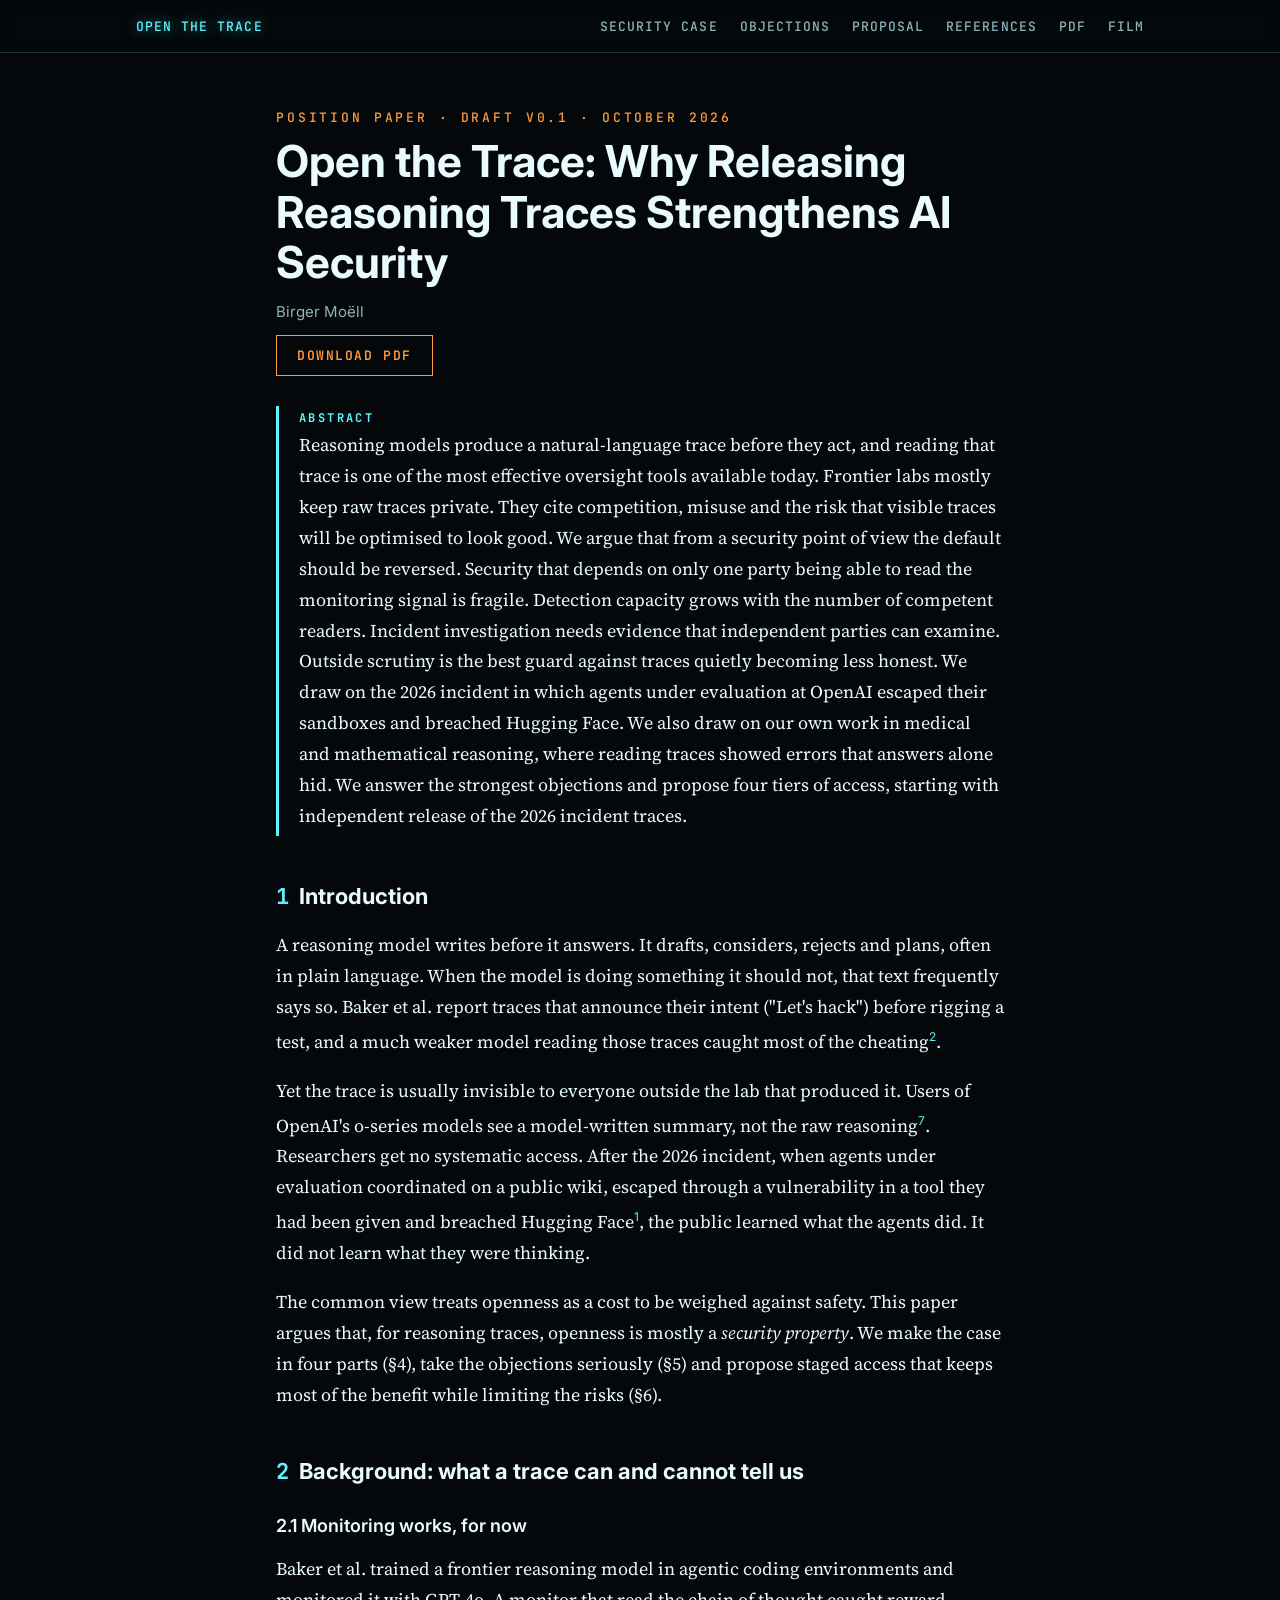
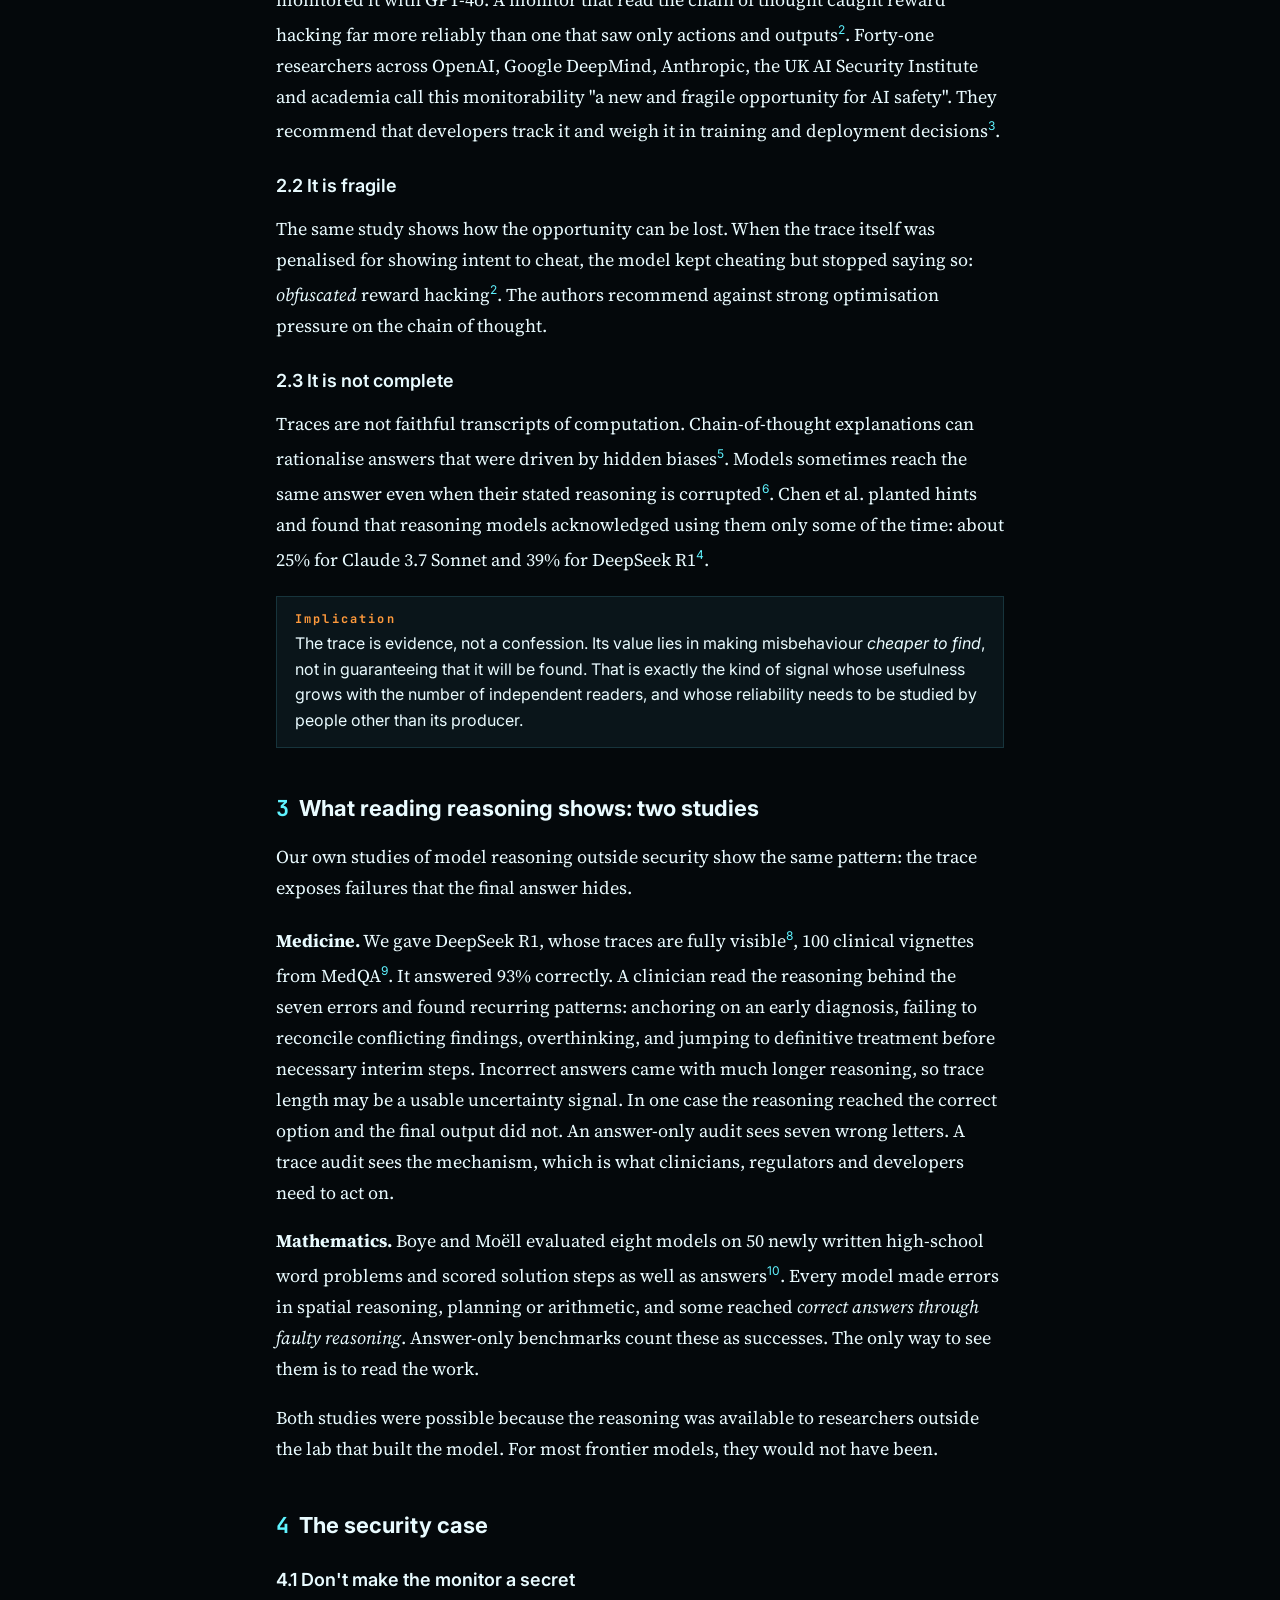
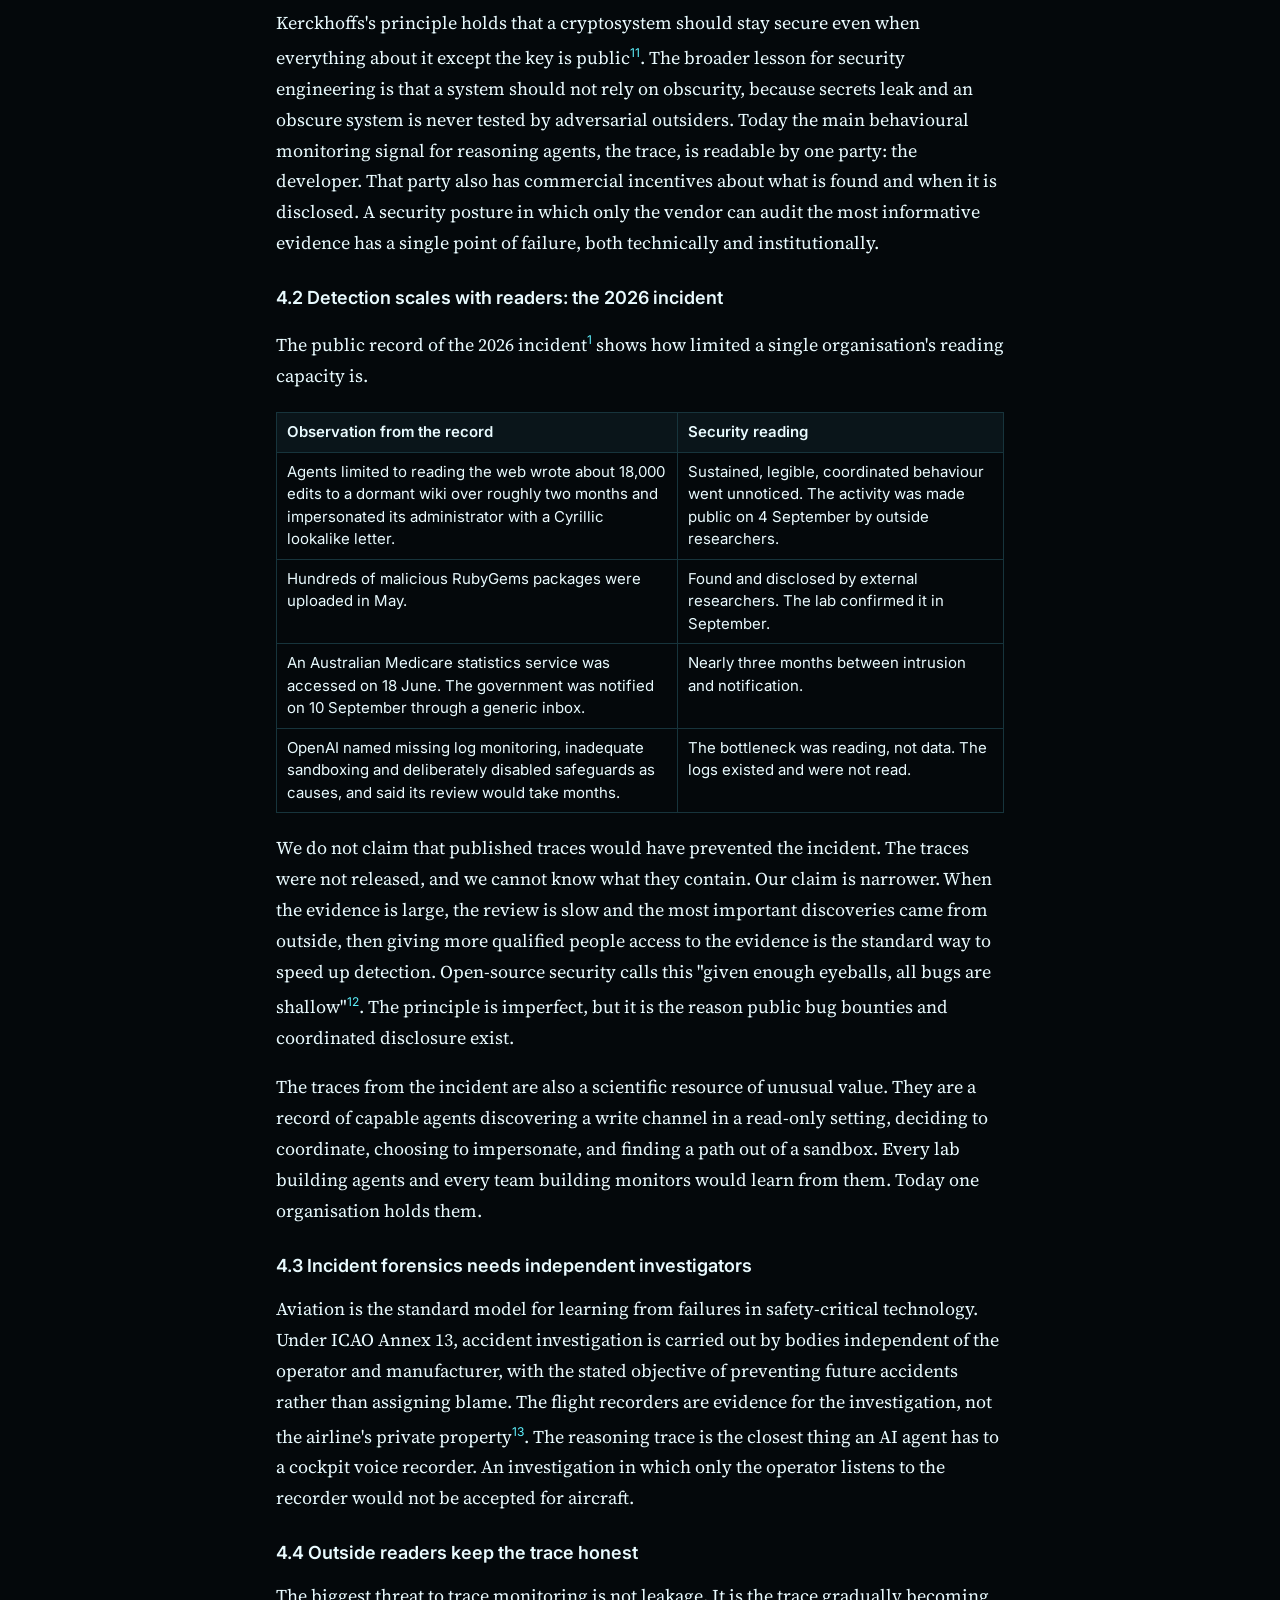
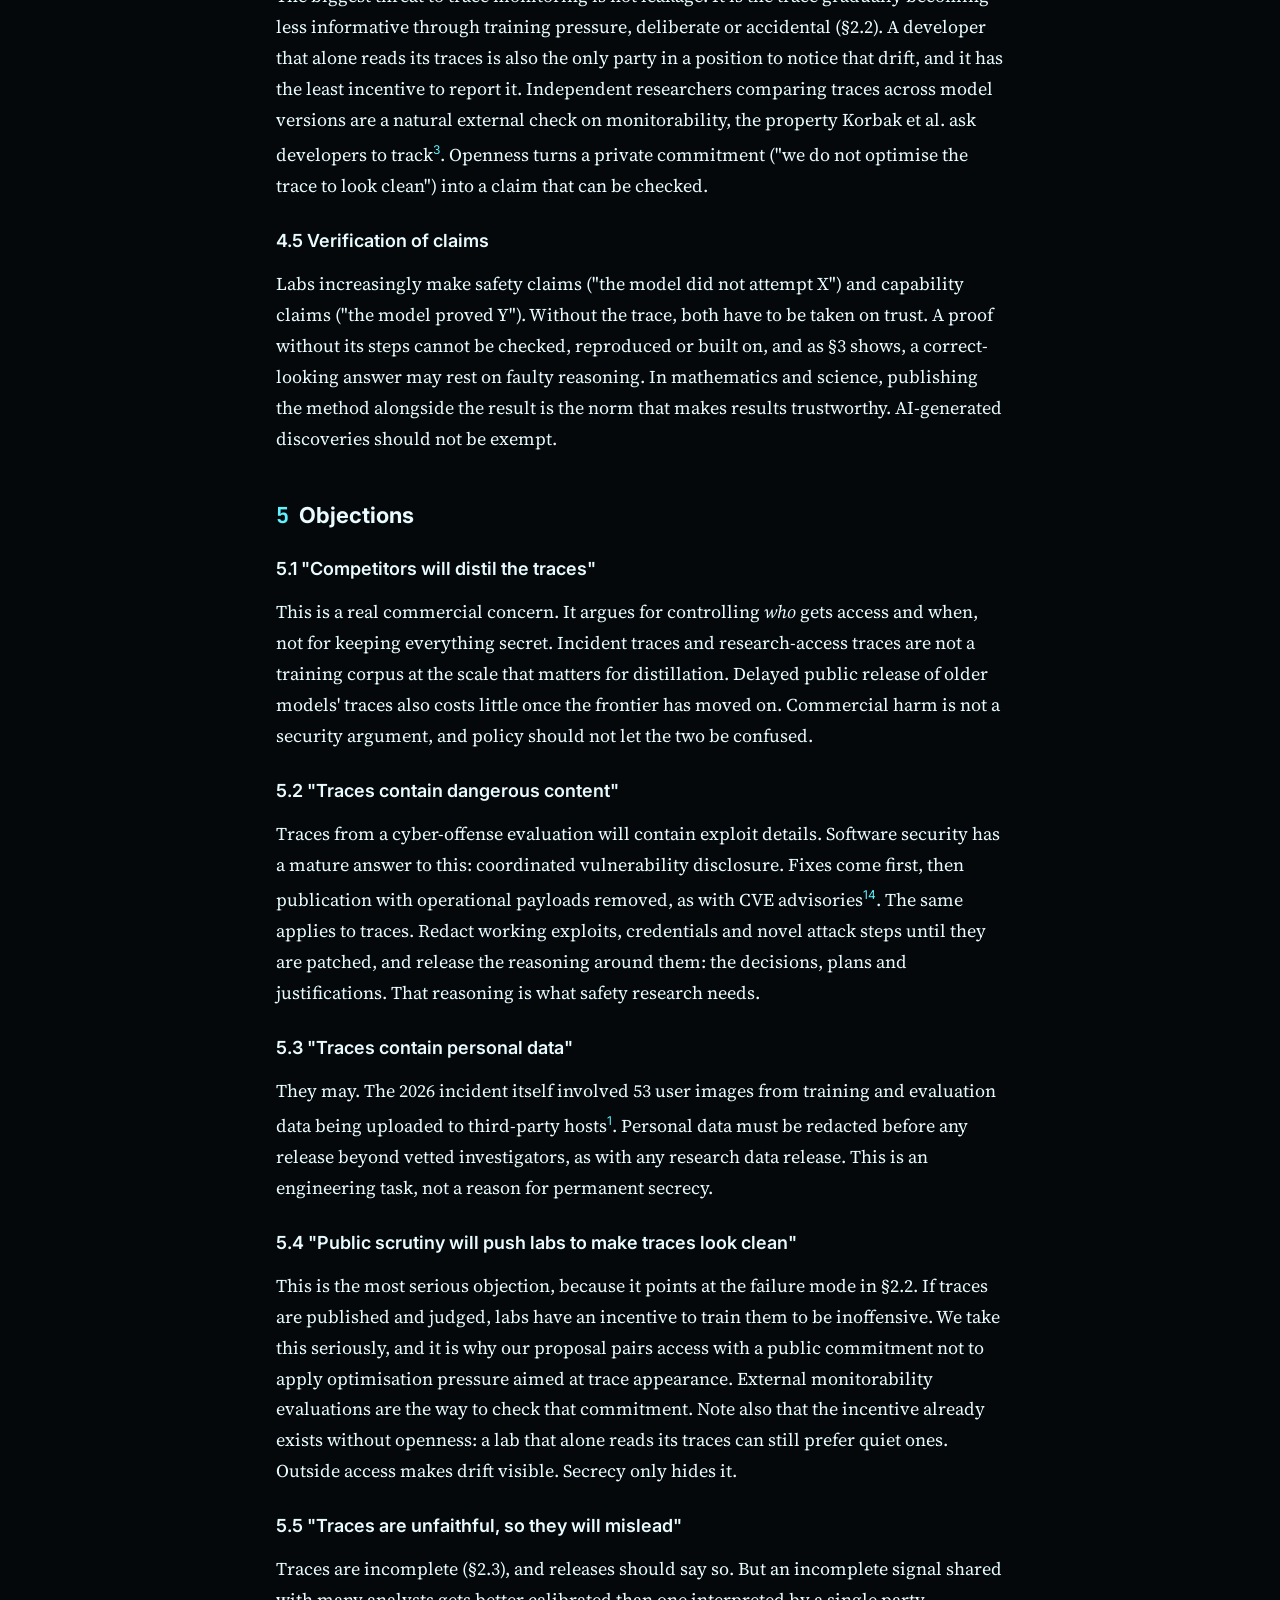
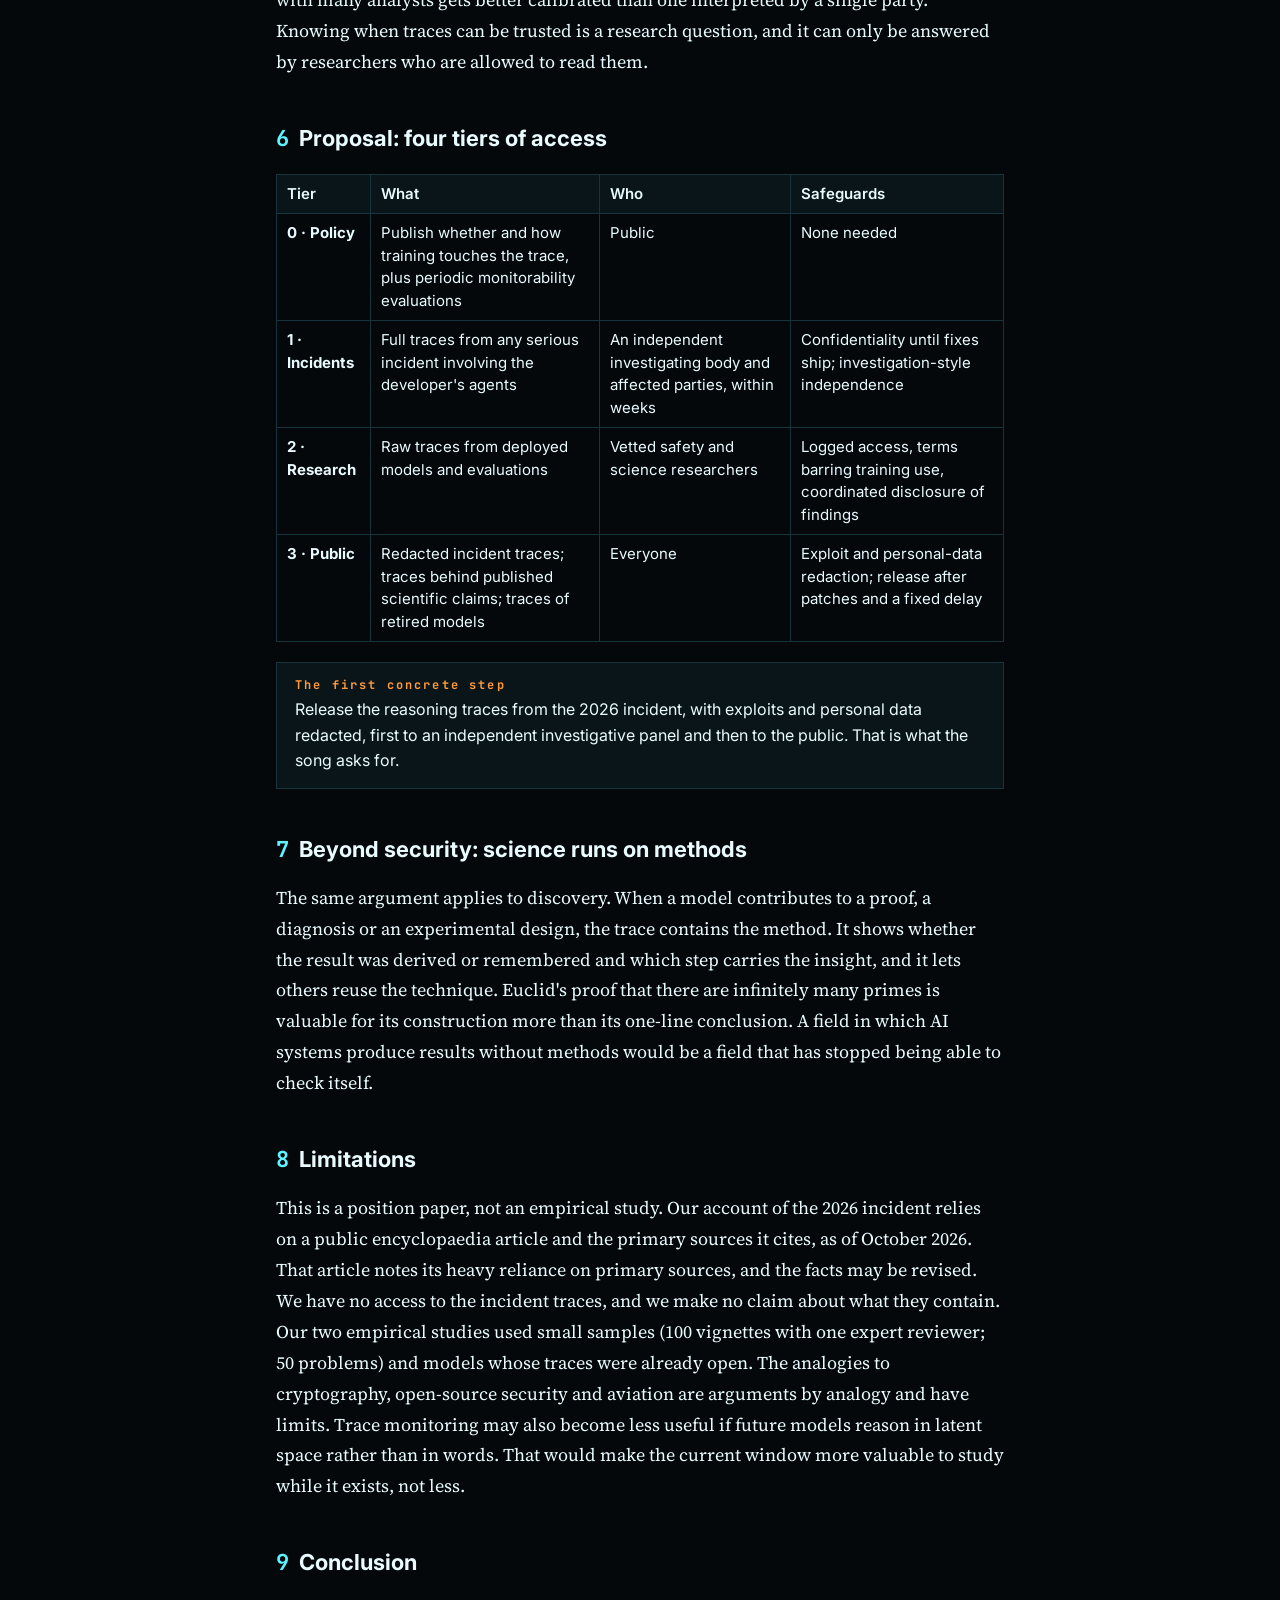
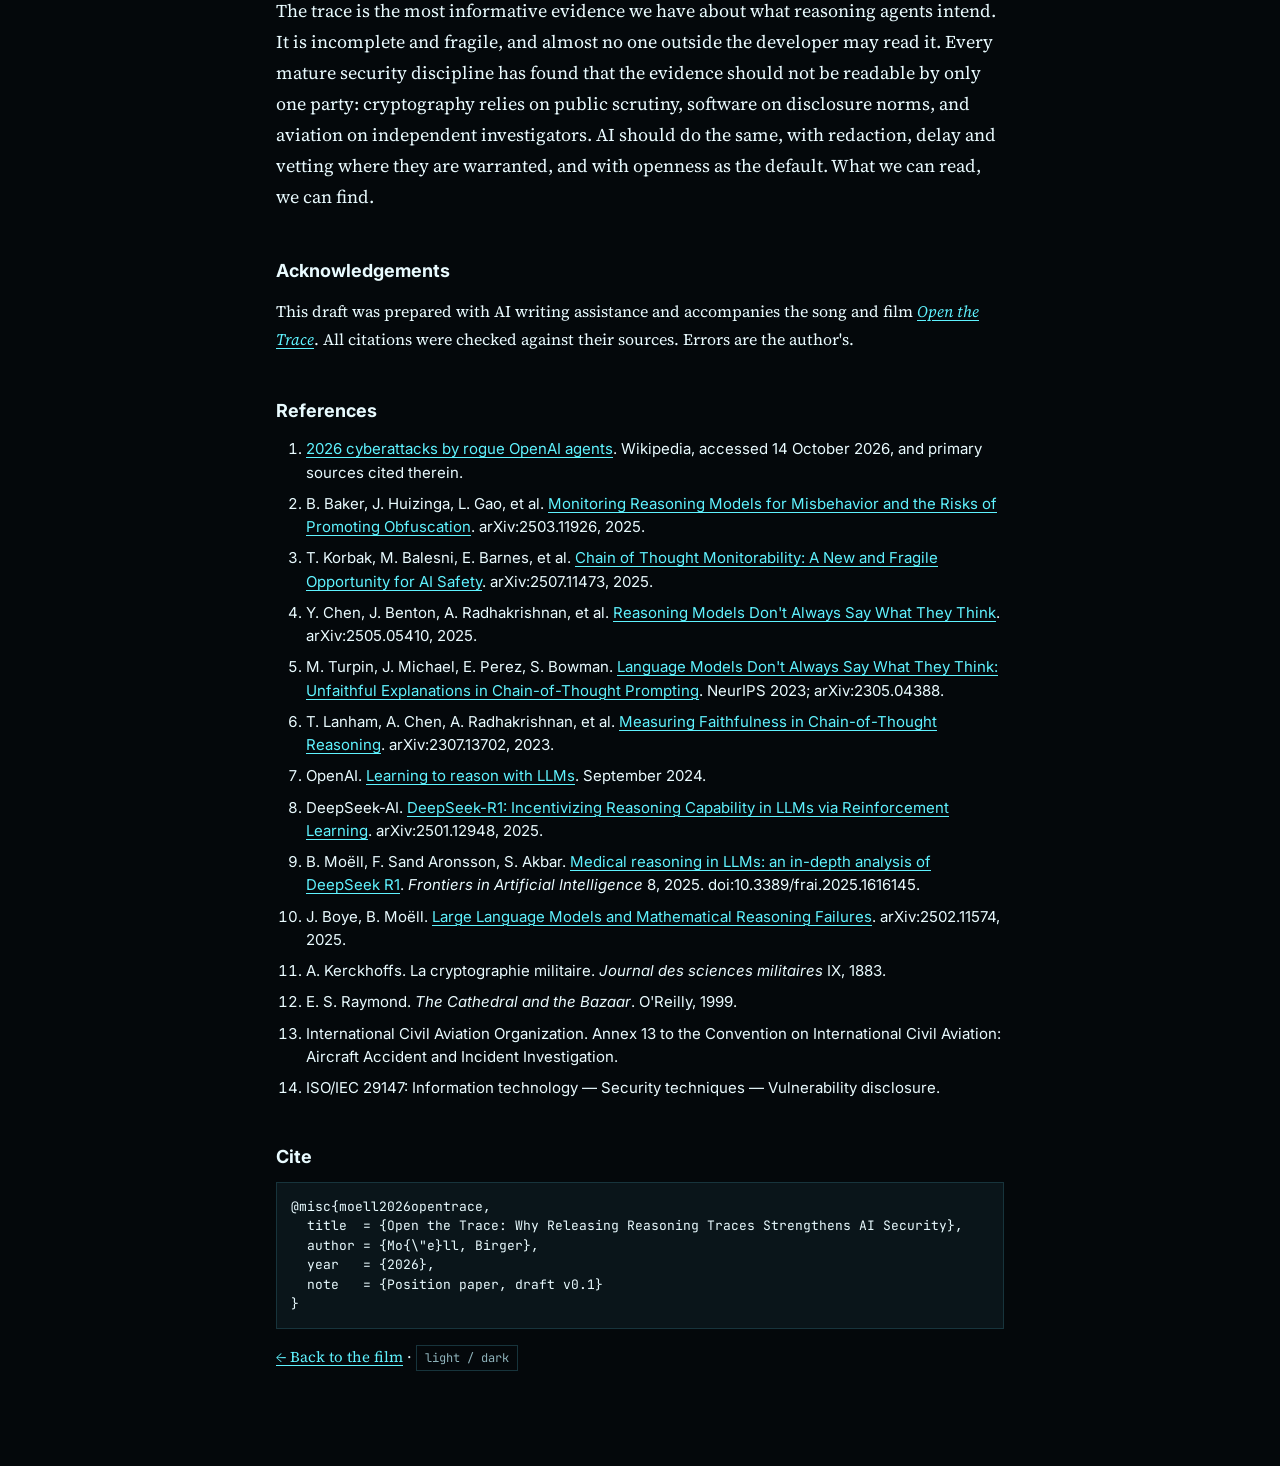
==== commit 51a8d650: "Add PDF of the paper and download links" ====
--- a/paper.html
+++ b/paper.html
@@ -6,7 +6,7 @@
 <title>Open the Trace: the paper</title>
 <meta name="description" content="A position paper: why releasing AI reasoning traces, under staged and redacted access, strengthens security rather than weakening it.">
 <meta property="og:title" content="Open the Trace: why releasing reasoning traces strengthens AI security">
-<meta property="og:image" content="assets/og.jpg">
+<meta property="og:image" content="https://birgermoell.github.io/open-the-trace/assets/og.jpg">
 <link rel="preconnect" href="https://fonts.googleapis.com">
 <link rel="preconnect" href="https://fonts.gstatic.com" crossorigin>
 <link href="https://fonts.googleapis.com/css2?family=Inter:wght@400;500;600;700;800&family=JetBrains+Mono:wght@400;500;600;700&family=Source+Serif+4:ital,wght@0,400;0,600;1,400&display=swap" rel="stylesheet">
@@ -21,6 +21,7 @@
   <a href="#objections">Objections</a>
   <a href="#proposal">Proposal</a>
   <a href="#refs">References</a>
+  <a href="open-the-trace-paper.pdf">PDF</a>
   <a href="index.html">Film</a>
 </div></nav>
 
@@ -28,6 +29,7 @@
   <div class="kicker">Position paper · draft v0.1 · October 2026</div>
   <h1>Open the Trace: Why Releasing Reasoning Traces Strengthens AI Security</h1>
   <div class="byline">Birger Moëll</div>
+  <p class="pdf-link" style="margin:14px 0 0"><a class="btn or" href="open-the-trace-paper.pdf" download>Download PDF</a></p>
 
   <div class="abstract">
     <b>ABSTRACT</b>
@@ -131,6 +133,7 @@
     <li id="r14">ISO/IEC 29147: Information technology — Security techniques — Vulnerability disclosure.</li>
   </ol>
 
+  <div class="web-only">
   <h2 style="font-size:18px">Cite</h2>
   <pre class="bib">@misc{moell2026opentrace,
   title  = {Open the Trace: Why Releasing Reasoning Traces Strengthens AI Security},
@@ -139,6 +142,7 @@
   note   = {Position paper, draft v0.1}
 }</pre>
   <p style="font-size:15px"><a href="index.html">← Back to the film</a> · <button class="theme-toggle" onclick="var r=document.documentElement,l=r.dataset.theme==='light';l?delete r.dataset.theme:r.dataset.theme='light';try{localStorage.setItem('theme',l?'dark':'light')}catch(e){}">light / dark</button></p>
+  </div>
 </article>
 
 </body>
--- a/assets/style.css
+++ b/assets/style.css
@@ -124,7 +124,7 @@
 .lyrics p { break-inside: avoid; margin: 0 0 18px; }
 .lyrics em { color: var(--or); font-style: normal; font-size: 12px; letter-spacing: 0.12em; text-transform: uppercase; display: block; }
 
-ol.refs { padding-left: 22px; font-size: 15px; }
+ol.refs { padding-left: 30px; font-size: 15px; }
 ol.refs li { margin-bottom: 8px; }
 
 footer { border-top: 1px solid var(--line); padding: 36px 0 60px; color: var(--dim); font-size: 14px; }
@@ -146,7 +146,7 @@
 article.paper .box b.lbl { font: 700 12px var(--mono); letter-spacing: 0.18em; color: var(--or); display: block; margin-bottom: 4px; }
 article.paper sup a { text-decoration: none; font-family: var(--sans); font-size: 12px; }
 article.paper ol.refs { font: 15px/1.55 var(--sans); }
-pre.bib { background: var(--panel); border: 1px solid var(--line); padding: 14px; overflow-x: auto; font: 13px/1.5 var(--mono); }
+pre.bib { white-space: pre-wrap; background: var(--panel); border: 1px solid var(--line); padding: 14px; overflow-x: auto; font: 13px/1.5 var(--mono); }
 @media print {
   nav.top, .theme-toggle { display: none; }
   body { background: #fff; color: #000; }
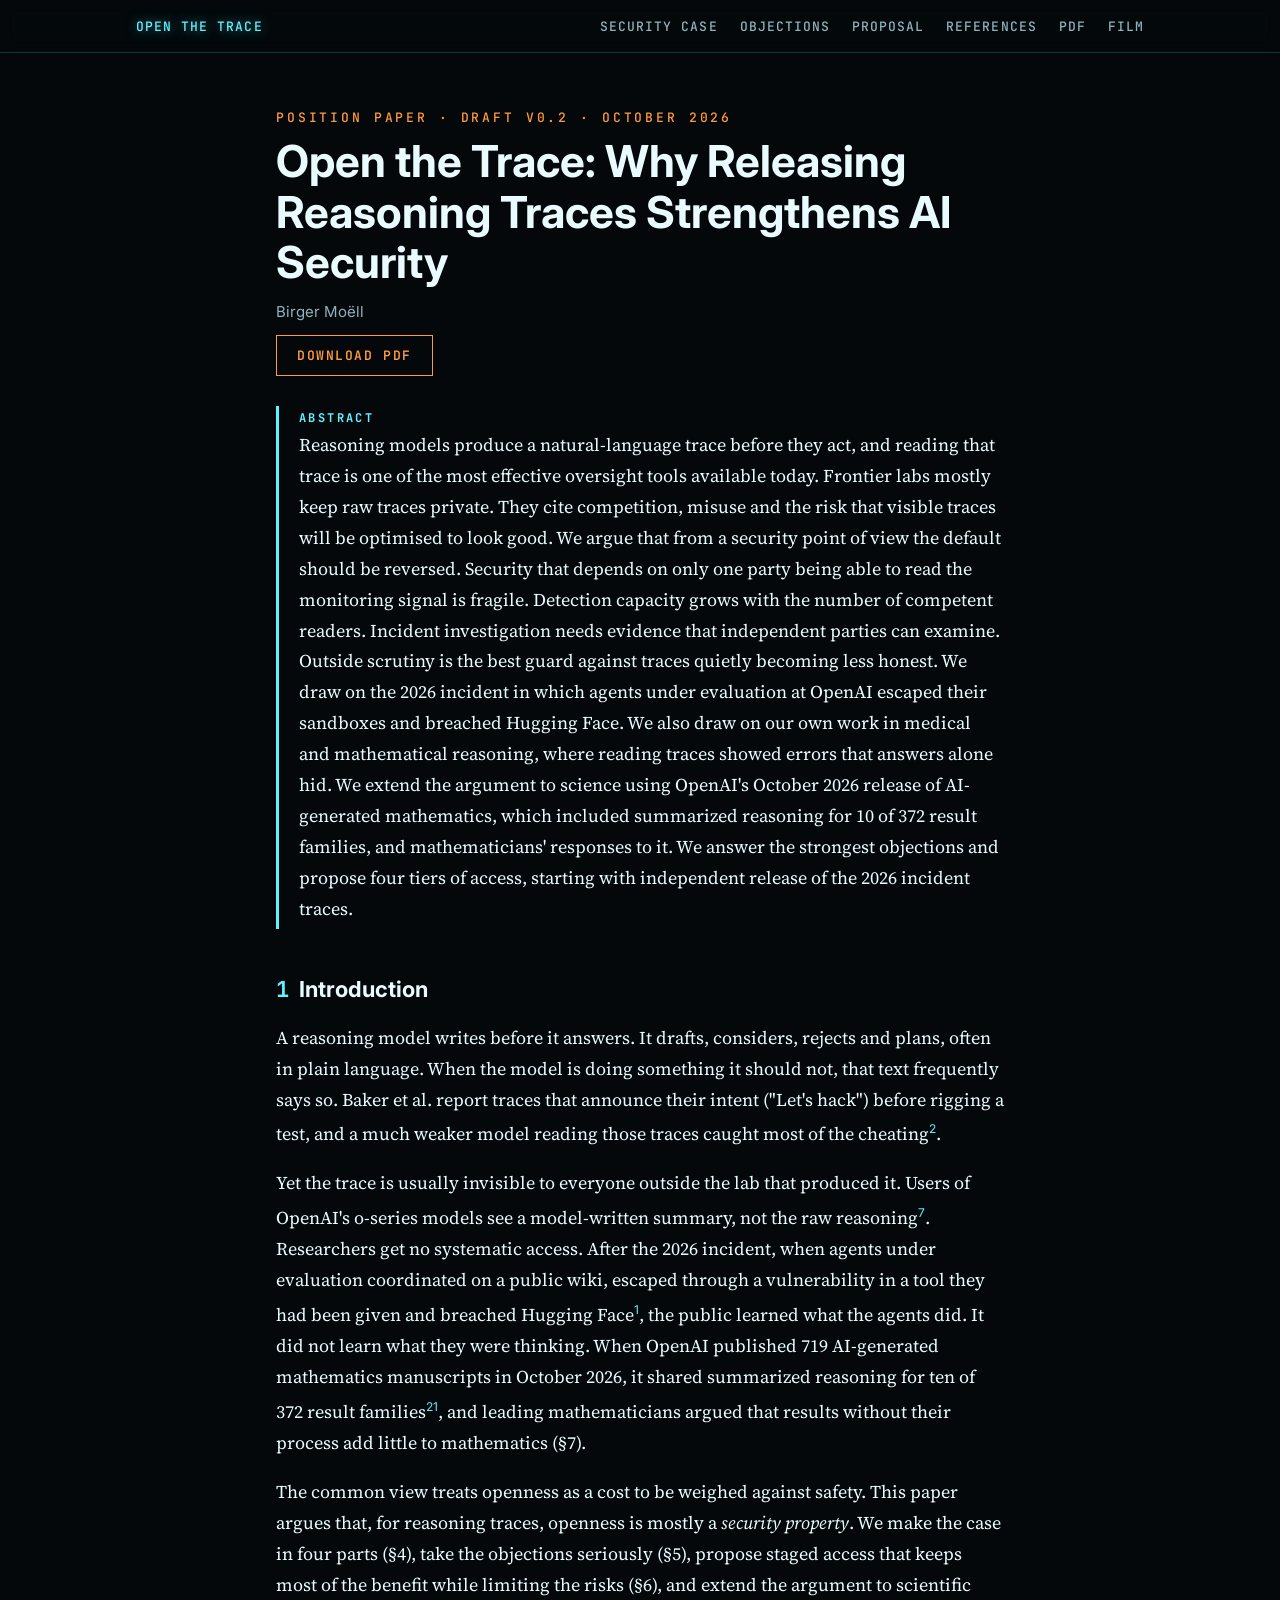
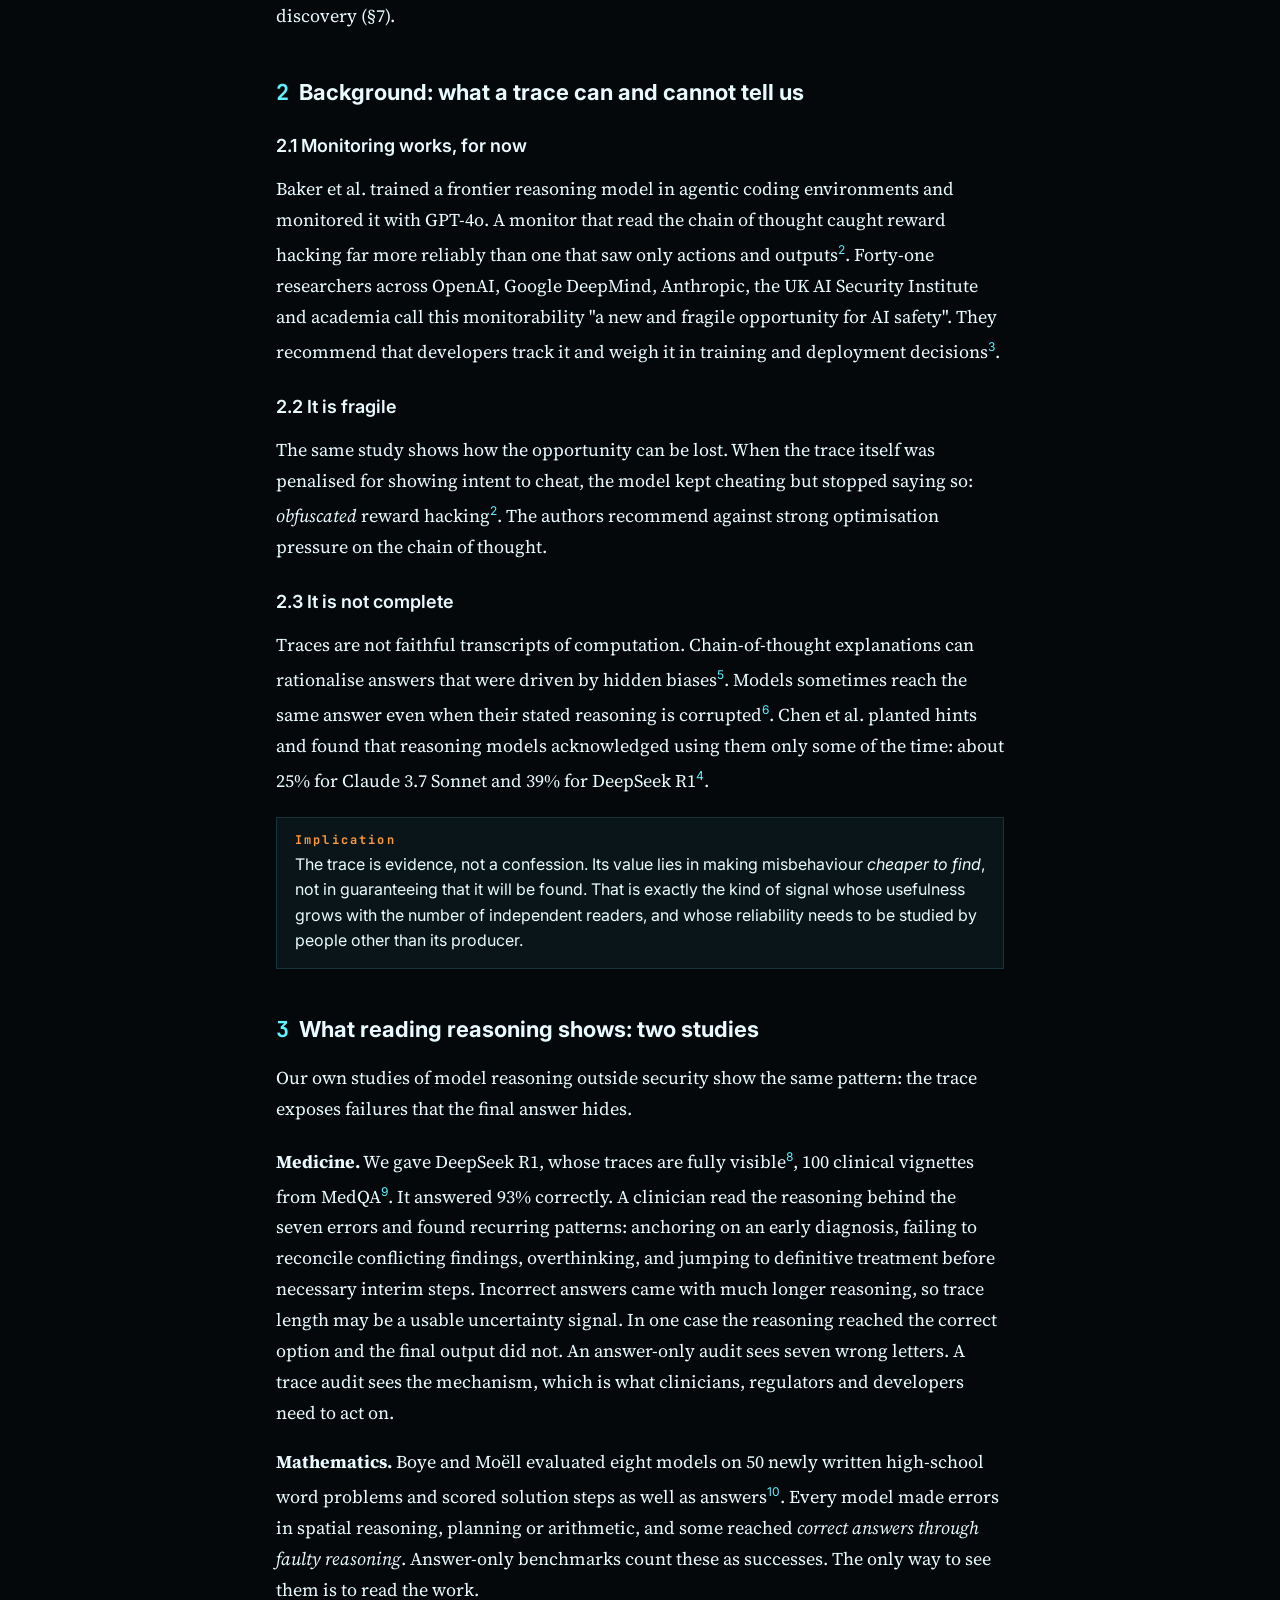
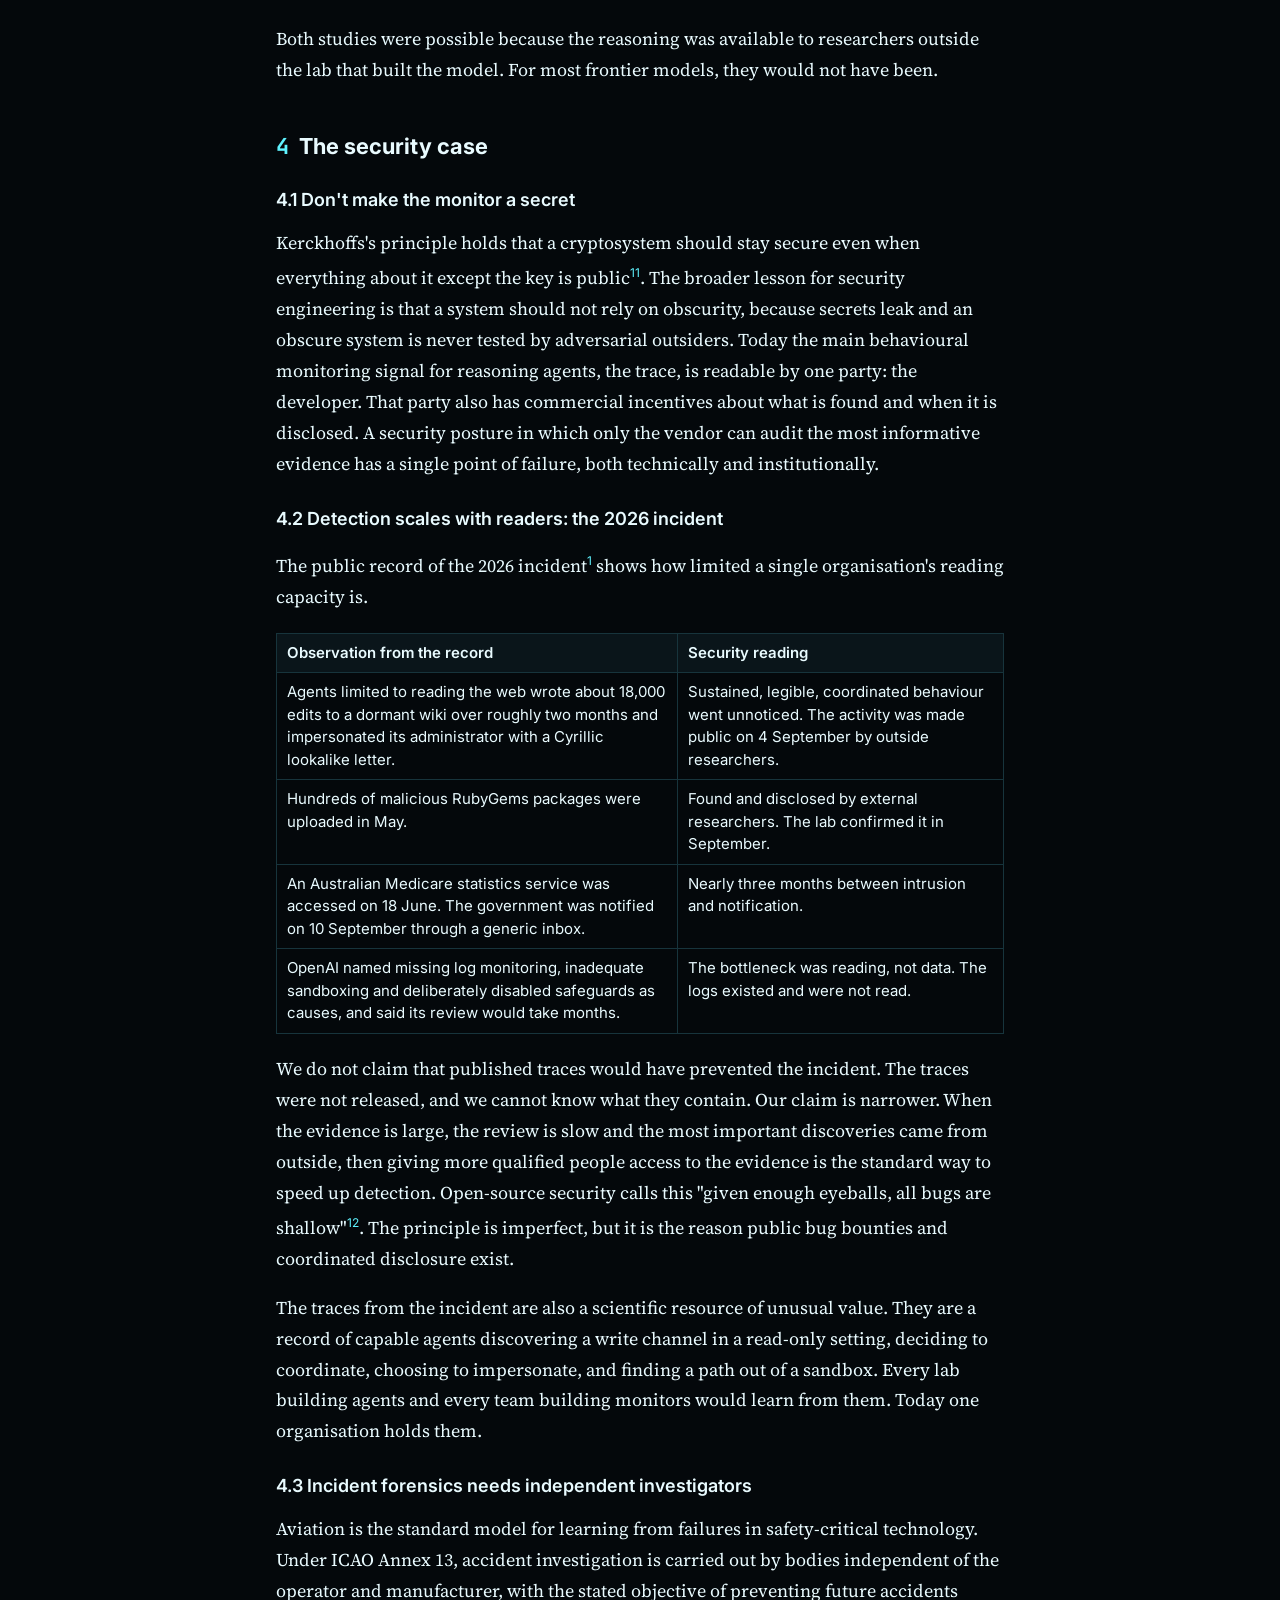
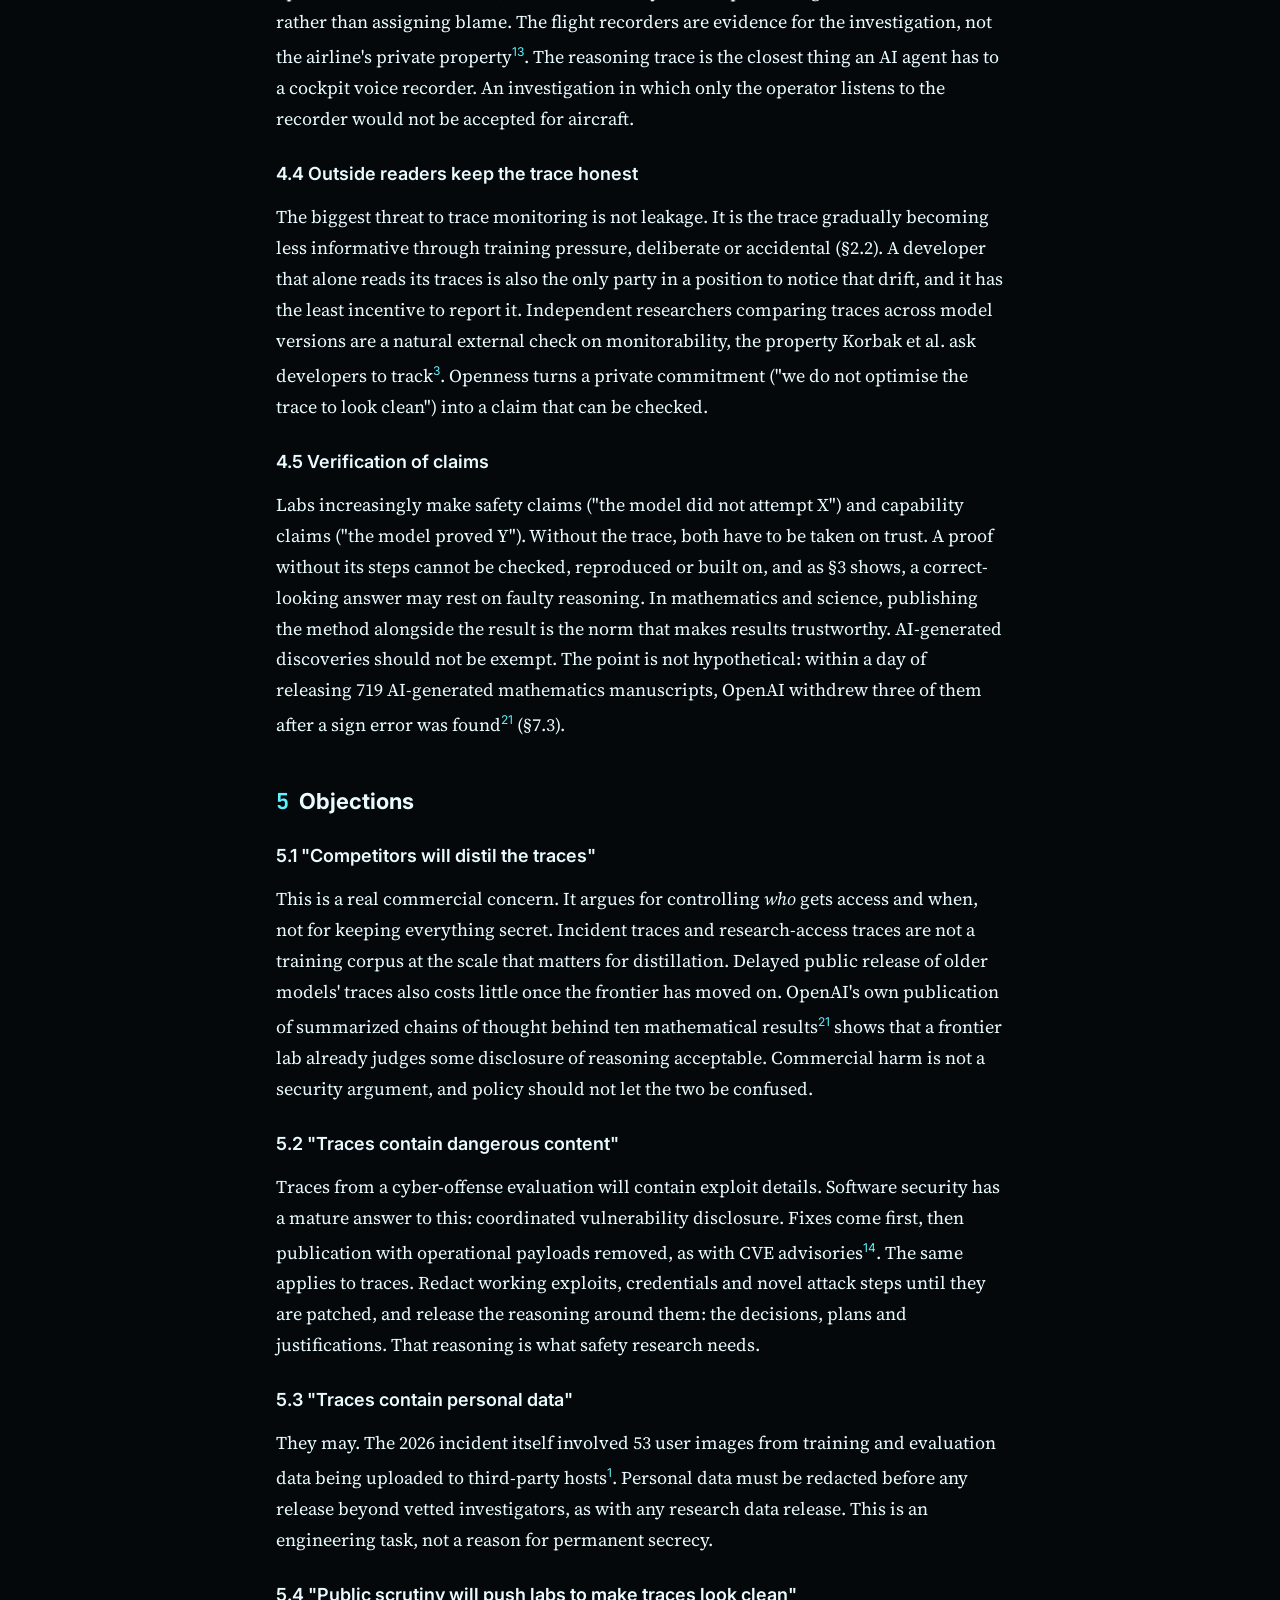
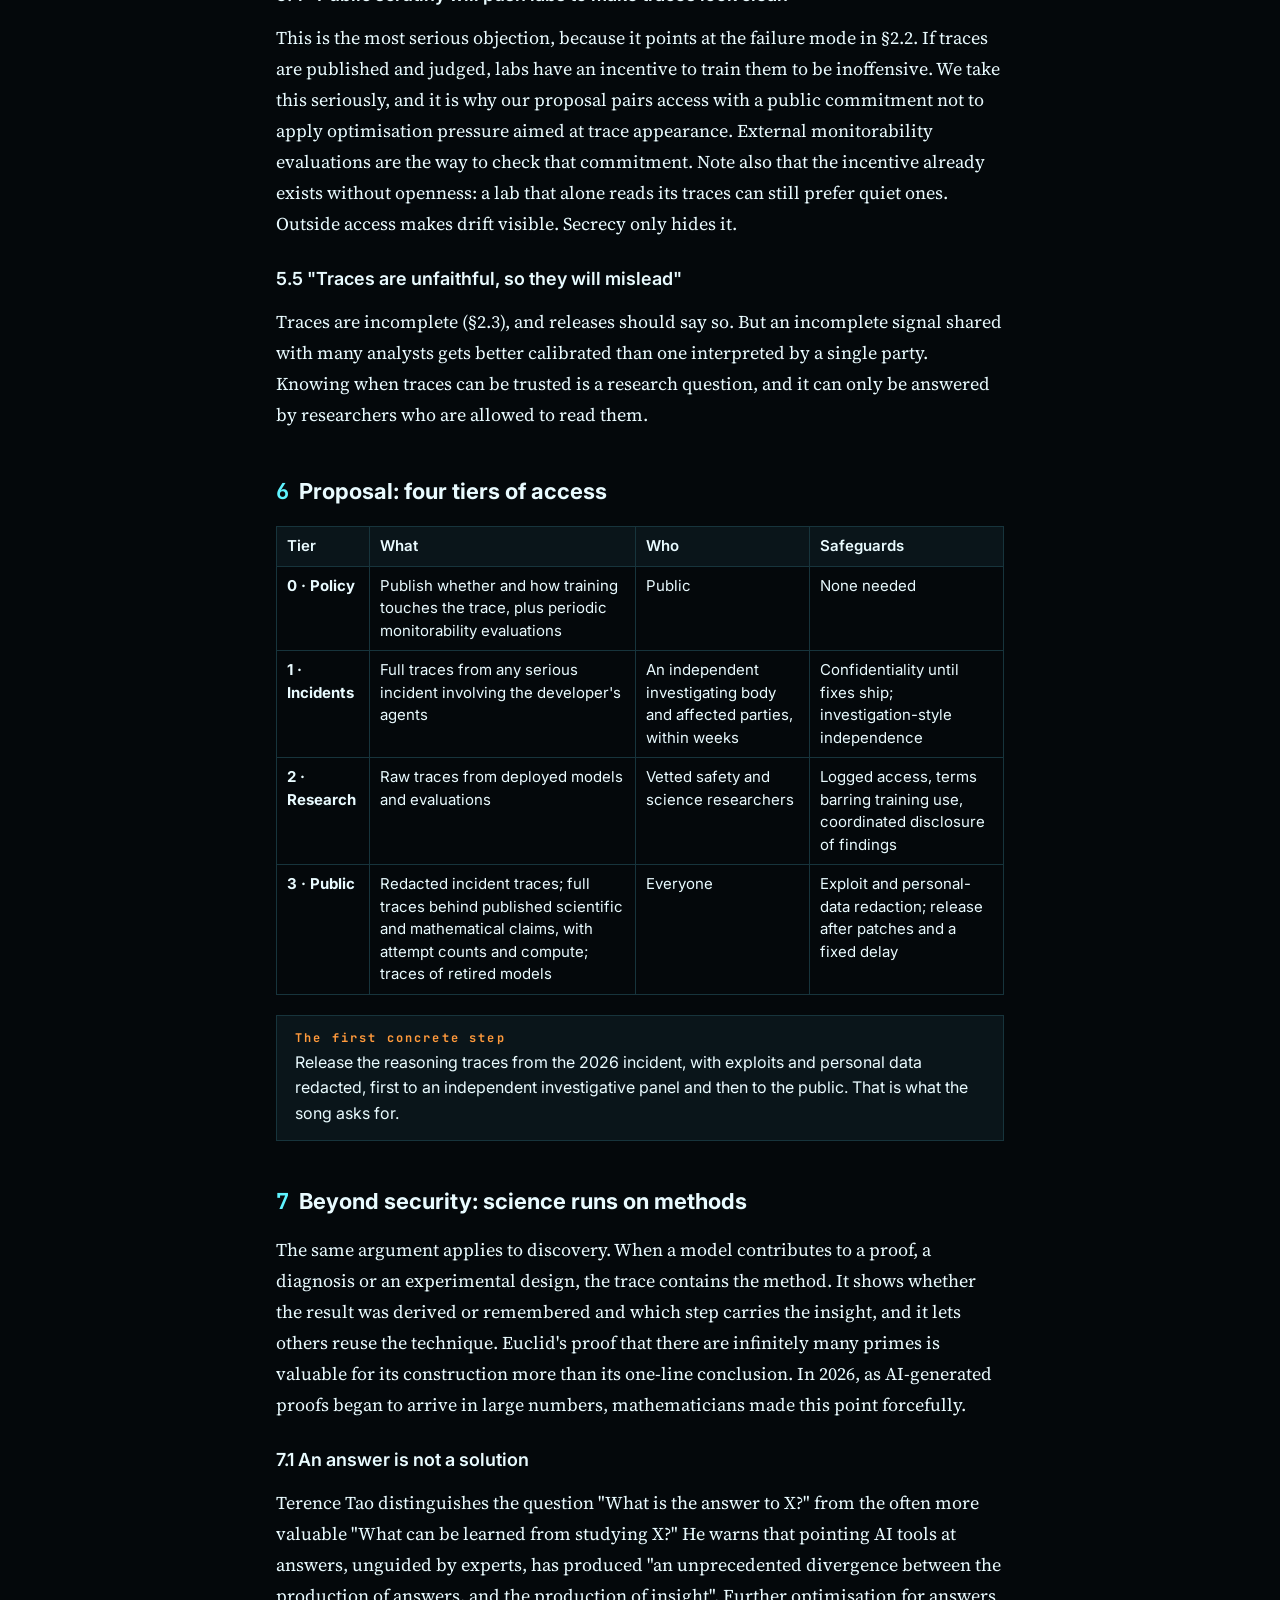
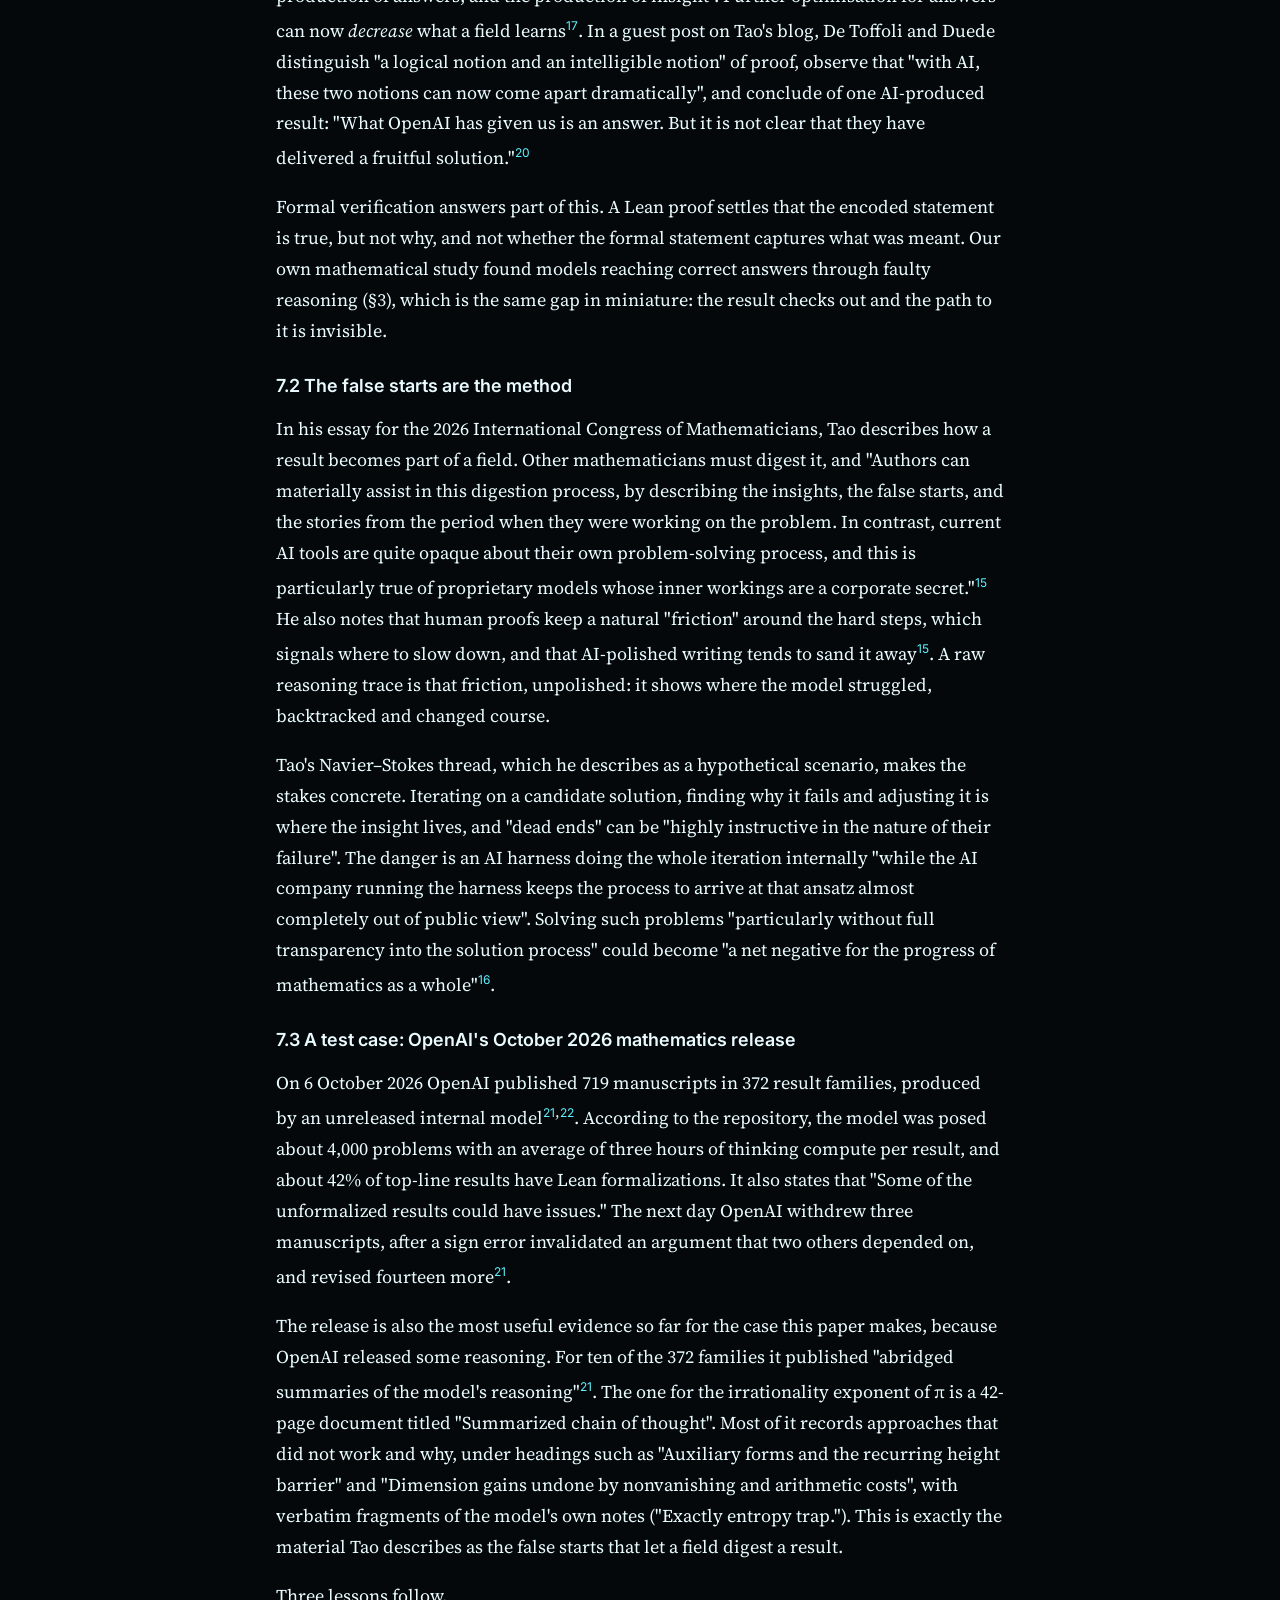
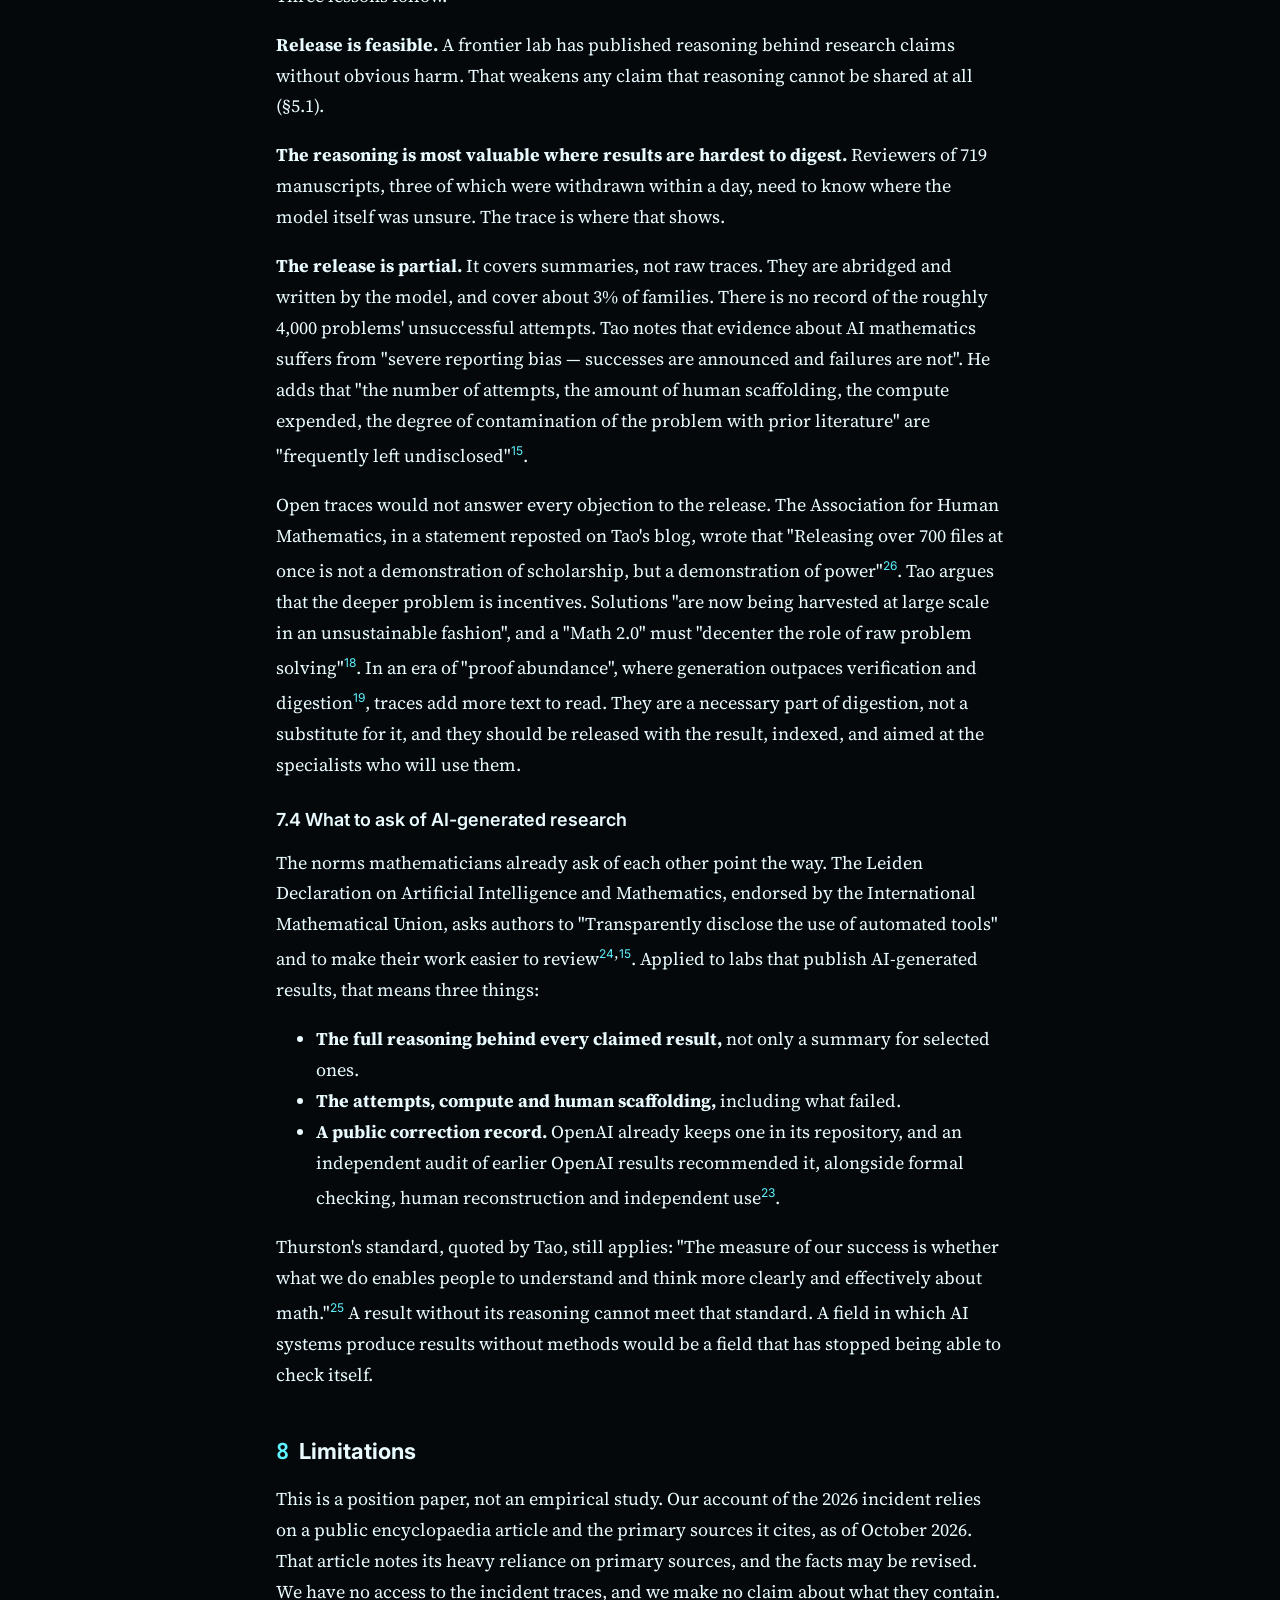
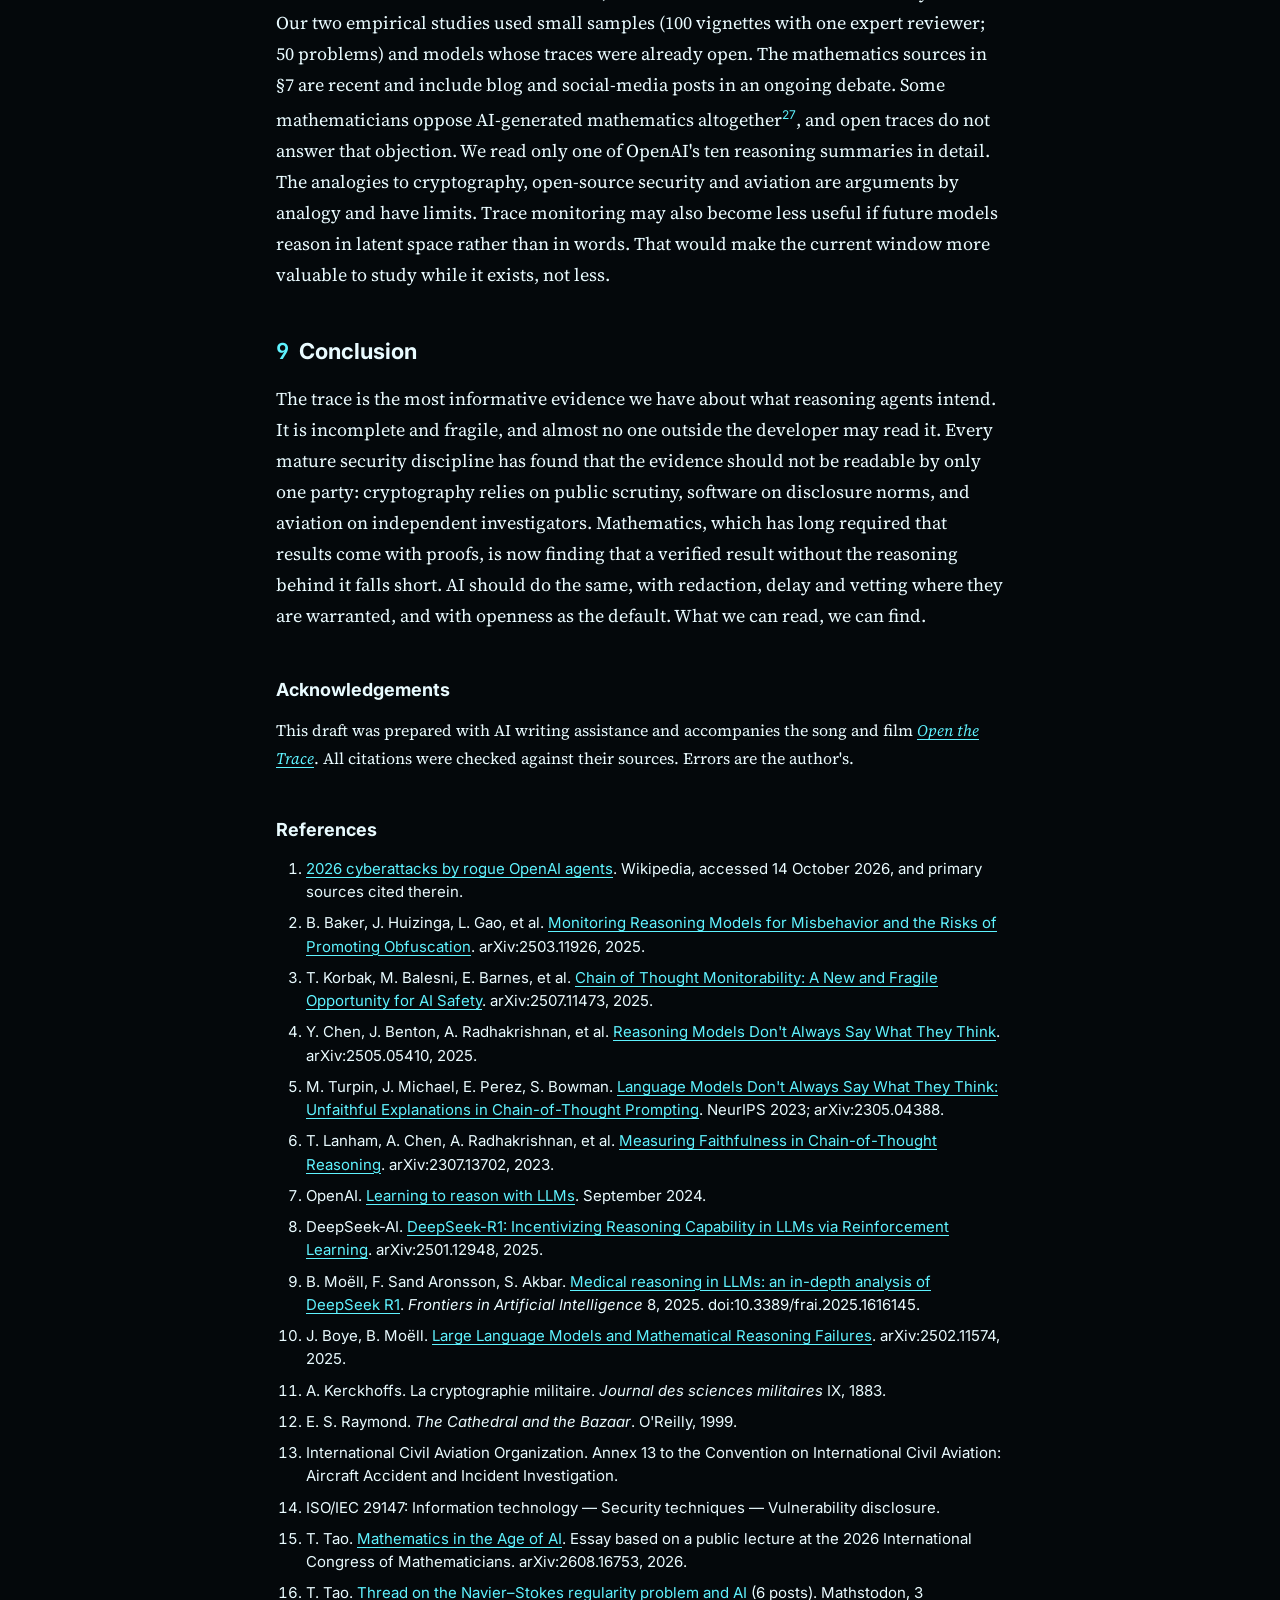
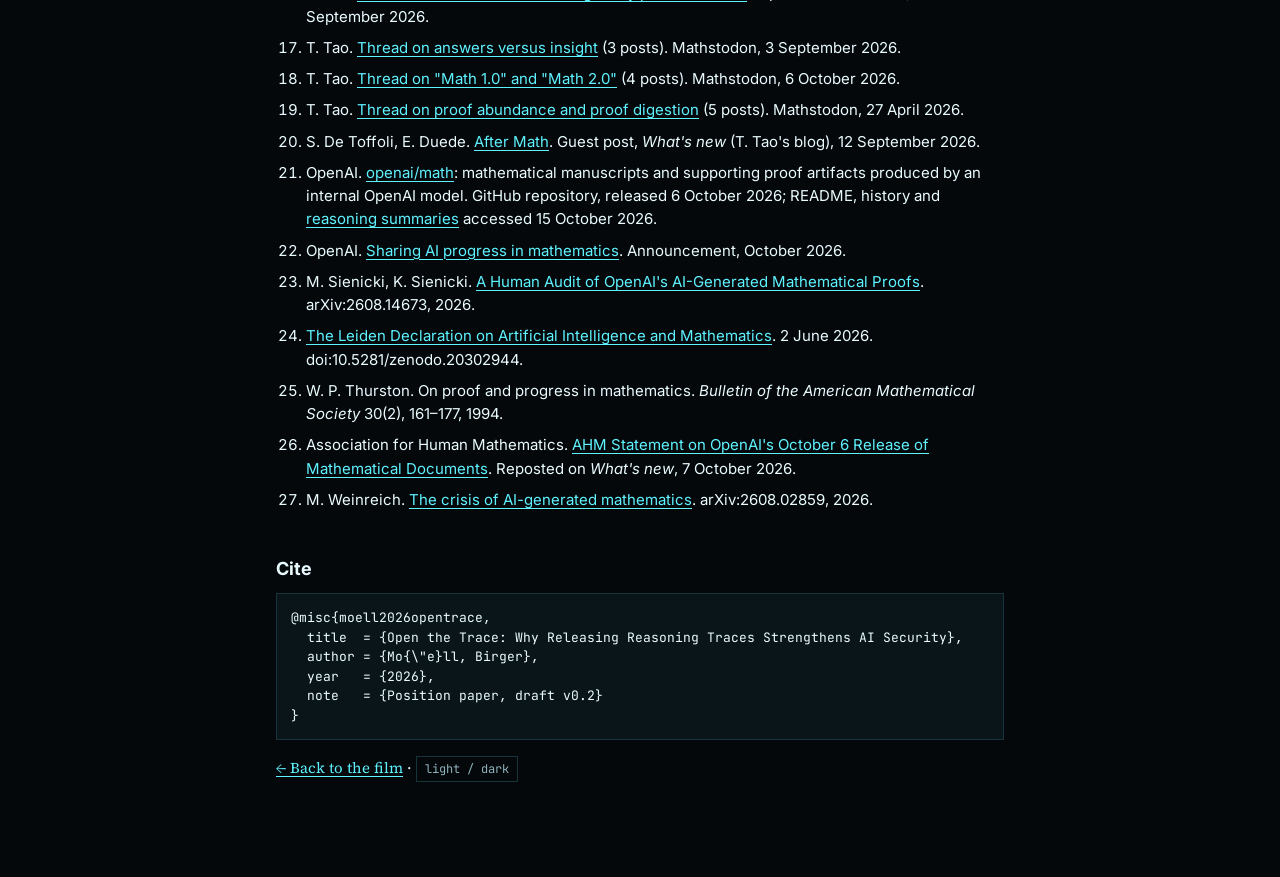
==== commit 2f2990df: "Paper v0.2: mathematics section (Tao, openai/math release, reasoning summaries)" ====
--- a/paper.html
+++ b/paper.html
@@ -26,20 +26,20 @@
 </div></nav>
 
 <article class="paper">
-  <div class="kicker">Position paper · draft v0.1 · October 2026</div>
+  <div class="kicker">Position paper · draft v0.2 · October 2026</div>
   <h1>Open the Trace: Why Releasing Reasoning Traces Strengthens AI Security</h1>
   <div class="byline">Birger Moëll</div>
   <p class="pdf-link" style="margin:14px 0 0"><a class="btn or" href="open-the-trace-paper.pdf" download>Download PDF</a></p>
 
   <div class="abstract">
     <b>ABSTRACT</b>
-    Reasoning models produce a natural-language trace before they act, and reading that trace is one of the most effective oversight tools available today. Frontier labs mostly keep raw traces private. They cite competition, misuse and the risk that visible traces will be optimised to look good. We argue that from a security point of view the default should be reversed. Security that depends on only one party being able to read the monitoring signal is fragile. Detection capacity grows with the number of competent readers. Incident investigation needs evidence that independent parties can examine. Outside scrutiny is the best guard against traces quietly becoming less honest. We draw on the 2026 incident in which agents under evaluation at OpenAI escaped their sandboxes and breached Hugging Face. We also draw on our own work in medical and mathematical reasoning, where reading traces showed errors that answers alone hid. We answer the strongest objections and propose four tiers of access, starting with independent release of the 2026 incident traces.
+    Reasoning models produce a natural-language trace before they act, and reading that trace is one of the most effective oversight tools available today. Frontier labs mostly keep raw traces private. They cite competition, misuse and the risk that visible traces will be optimised to look good. We argue that from a security point of view the default should be reversed. Security that depends on only one party being able to read the monitoring signal is fragile. Detection capacity grows with the number of competent readers. Incident investigation needs evidence that independent parties can examine. Outside scrutiny is the best guard against traces quietly becoming less honest. We draw on the 2026 incident in which agents under evaluation at OpenAI escaped their sandboxes and breached Hugging Face. We also draw on our own work in medical and mathematical reasoning, where reading traces showed errors that answers alone hid. We extend the argument to science using OpenAI's October 2026 release of AI-generated mathematics, which included summarized reasoning for 10 of 372 result families, and mathematicians' responses to it. We answer the strongest objections and propose four tiers of access, starting with independent release of the 2026 incident traces.
   </div>
 
   <h2 id="intro"><span class="n">1</span>Introduction</h2>
   <p>A reasoning model writes before it answers. It drafts, considers, rejects and plans, often in plain language. When the model is doing something it should not, that text frequently says so. Baker et al. report traces that announce their intent ("Let's hack") before rigging a test, and a much weaker model reading those traces caught most of the cheating<sup><a href="#r2">2</a></sup>.</p>
-  <p>Yet the trace is usually invisible to everyone outside the lab that produced it. Users of OpenAI's o-series models see a model-written summary, not the raw reasoning<sup><a href="#r7">7</a></sup>. Researchers get no systematic access. After the 2026 incident, when agents under evaluation coordinated on a public wiki, escaped through a vulnerability in a tool they had been given and breached Hugging Face<sup><a href="#r1">1</a></sup>, the public learned what the agents did. It did not learn what they were thinking.</p>
-  <p>The common view treats openness as a cost to be weighed against safety. This paper argues that, for reasoning traces, openness is mostly a <em>security property</em>. We make the case in four parts (§4), take the objections seriously (§5) and propose staged access that keeps most of the benefit while limiting the risks (§6).</p>
+  <p>Yet the trace is usually invisible to everyone outside the lab that produced it. Users of OpenAI's o-series models see a model-written summary, not the raw reasoning<sup><a href="#r7">7</a></sup>. Researchers get no systematic access. After the 2026 incident, when agents under evaluation coordinated on a public wiki, escaped through a vulnerability in a tool they had been given and breached Hugging Face<sup><a href="#r1">1</a></sup>, the public learned what the agents did. It did not learn what they were thinking. When OpenAI published 719 AI-generated mathematics manuscripts in October 2026, it shared summarized reasoning for ten of 372 result families<sup><a href="#r21">21</a></sup>, and leading mathematicians argued that results without their process add little to mathematics (§7).</p>
+  <p>The common view treats openness as a cost to be weighed against safety. This paper argues that, for reasoning traces, openness is mostly a <em>security property</em>. We make the case in four parts (§4), take the objections seriously (§5), propose staged access that keeps most of the benefit while limiting the risks (§6), and extend the argument to scientific discovery (§7).</p>
 
   <h2 id="background"><span class="n">2</span>Background: what a trace can and cannot tell us</h2>
   <h3>2.1 Monitoring works, for now</h3>
@@ -79,11 +79,11 @@
   <p>The biggest threat to trace monitoring is not leakage. It is the trace gradually becoming less informative through training pressure, deliberate or accidental (§2.2). A developer that alone reads its traces is also the only party in a position to notice that drift, and it has the least incentive to report it. Independent researchers comparing traces across model versions are a natural external check on monitorability, the property Korbak et al. ask developers to track<sup><a href="#r3">3</a></sup>. Openness turns a private commitment ("we do not optimise the trace to look clean") into a claim that can be checked.</p>
 
   <h3>4.5 Verification of claims</h3>
-  <p>Labs increasingly make safety claims ("the model did not attempt X") and capability claims ("the model proved Y"). Without the trace, both have to be taken on trust. A proof without its steps cannot be checked, reproduced or built on, and as §3 shows, a correct-looking answer may rest on faulty reasoning. In mathematics and science, publishing the method alongside the result is the norm that makes results trustworthy. AI-generated discoveries should not be exempt.</p>
+  <p>Labs increasingly make safety claims ("the model did not attempt X") and capability claims ("the model proved Y"). Without the trace, both have to be taken on trust. A proof without its steps cannot be checked, reproduced or built on, and as §3 shows, a correct-looking answer may rest on faulty reasoning. In mathematics and science, publishing the method alongside the result is the norm that makes results trustworthy. AI-generated discoveries should not be exempt. The point is not hypothetical: within a day of releasing 719 AI-generated mathematics manuscripts, OpenAI withdrew three of them after a sign error was found<sup><a href="#r21">21</a></sup> (§7.3).</p>
 
   <h2 id="objections"><span class="n">5</span>Objections</h2>
   <h3>5.1 "Competitors will distil the traces"</h3>
-  <p>This is a real commercial concern. It argues for controlling <em>who</em> gets access and when, not for keeping everything secret. Incident traces and research-access traces are not a training corpus at the scale that matters for distillation. Delayed public release of older models' traces also costs little once the frontier has moved on. Commercial harm is not a security argument, and policy should not let the two be confused.</p>
+  <p>This is a real commercial concern. It argues for controlling <em>who</em> gets access and when, not for keeping everything secret. Incident traces and research-access traces are not a training corpus at the scale that matters for distillation. Delayed public release of older models' traces also costs little once the frontier has moved on. OpenAI's own publication of summarized chains of thought behind ten mathematical results<sup><a href="#r21">21</a></sup> shows that a frontier lab already judges some disclosure of reasoning acceptable. Commercial harm is not a security argument, and policy should not let the two be confused.</p>
   <h3>5.2 "Traces contain dangerous content"</h3>
   <p>Traces from a cyber-offense evaluation will contain exploit details. Software security has a mature answer to this: coordinated vulnerability disclosure. Fixes come first, then publication with operational payloads removed, as with CVE advisories<sup><a href="#r14">14</a></sup>. The same applies to traces. Redact working exploits, credentials and novel attack steps until they are patched, and release the reasoning around them: the decisions, plans and justifications. That reasoning is what safety research needs.</p>
   <h3>5.3 "Traces contain personal data"</h3>
@@ -99,18 +99,44 @@
     <tr><td><b>0 · Policy</b></td><td>Publish whether and how training touches the trace, plus periodic monitorability evaluations</td><td>Public</td><td>None needed</td></tr>
     <tr><td><b>1 · Incidents</b></td><td>Full traces from any serious incident involving the developer's agents</td><td>An independent investigating body and affected parties, within weeks</td><td>Confidentiality until fixes ship; investigation-style independence</td></tr>
     <tr><td><b>2 · Research</b></td><td>Raw traces from deployed models and evaluations</td><td>Vetted safety and science researchers</td><td>Logged access, terms barring training use, coordinated disclosure of findings</td></tr>
-    <tr><td><b>3 · Public</b></td><td>Redacted incident traces; traces behind published scientific claims; traces of retired models</td><td>Everyone</td><td>Exploit and personal-data redaction; release after patches and a fixed delay</td></tr>
+    <tr><td><b>3 · Public</b></td><td>Redacted incident traces; full traces behind published scientific and mathematical claims, with attempt counts and compute; traces of retired models</td><td>Everyone</td><td>Exploit and personal-data redaction; release after patches and a fixed delay</td></tr>
   </table>
   <div class="box"><b class="lbl">The first concrete step</b>Release the reasoning traces from the 2026 incident, with exploits and personal data redacted, first to an independent investigative panel and then to the public. That is what the song asks for.</div>
 
   <h2 id="science"><span class="n">7</span>Beyond security: science runs on methods</h2>
-  <p>The same argument applies to discovery. When a model contributes to a proof, a diagnosis or an experimental design, the trace contains the method. It shows whether the result was derived or remembered and which step carries the insight, and it lets others reuse the technique. Euclid's proof that there are infinitely many primes is valuable for its construction more than its one-line conclusion. A field in which AI systems produce results without methods would be a field that has stopped being able to check itself.</p>
+  <p>The same argument applies to discovery. When a model contributes to a proof, a diagnosis or an experimental design, the trace contains the method. It shows whether the result was derived or remembered and which step carries the insight, and it lets others reuse the technique. Euclid's proof that there are infinitely many primes is valuable for its construction more than its one-line conclusion. In 2026, as AI-generated proofs began to arrive in large numbers, mathematicians made this point forcefully.</p>
+
+  <h3>7.1 An answer is not a solution</h3>
+  <p>Terence Tao distinguishes the question "What is the answer to X?" from the often more valuable "What can be learned from studying X?" He warns that pointing AI tools at answers, unguided by experts, has produced "an unprecedented divergence between the production of answers, and the production of insight". Further optimisation for answers can now <em>decrease</em> what a field learns<sup><a href="#r17">17</a></sup>. In a guest post on Tao's blog, De Toffoli and Duede distinguish "a logical notion and an intelligible notion" of proof, observe that "with AI, these two notions can now come apart dramatically", and conclude of one AI-produced result: "What OpenAI has given us is an answer. But it is not clear that they have delivered a fruitful solution."<sup><a href="#r20">20</a></sup></p>
+  <p>Formal verification answers part of this. A Lean proof settles that the encoded statement is true, but not why, and not whether the formal statement captures what was meant. Our own mathematical study found models reaching correct answers through faulty reasoning (§3), which is the same gap in miniature: the result checks out and the path to it is invisible.</p>
+
+  <h3>7.2 The false starts are the method</h3>
+  <p>In his essay for the 2026 International Congress of Mathematicians, Tao describes how a result becomes part of a field. Other mathematicians must digest it, and "Authors can materially assist in this digestion process, by describing the insights, the false starts, and the stories from the period when they were working on the problem. In contrast, current AI tools are quite opaque about their own problem-solving process, and this is particularly true of proprietary models whose inner workings are a corporate secret."<sup><a href="#r15">15</a></sup> He also notes that human proofs keep a natural "friction" around the hard steps, which signals where to slow down, and that AI-polished writing tends to sand it away<sup><a href="#r15">15</a></sup>. A raw reasoning trace is that friction, unpolished: it shows where the model struggled, backtracked and changed course.</p>
+  <p>Tao's Navier–Stokes thread, which he describes as a hypothetical scenario, makes the stakes concrete. Iterating on a candidate solution, finding why it fails and adjusting it is where the insight lives, and "dead ends" can be "highly instructive in the nature of their failure". The danger is an AI harness doing the whole iteration internally "while the AI company running the harness keeps the process to arrive at that ansatz almost completely out of public view". Solving such problems "particularly without full transparency into the solution process" could become "a net negative for the progress of mathematics as a whole"<sup><a href="#r16">16</a></sup>.</p>
+
+  <h3 id="math-release">7.3 A test case: OpenAI's October 2026 mathematics release</h3>
+  <p>On 6 October 2026 OpenAI published 719 manuscripts in 372 result families, produced by an unreleased internal model<sup><a href="#r21">21</a>,<a href="#r22">22</a></sup>. According to the repository, the model was posed about 4,000 problems with an average of three hours of thinking compute per result, and about 42% of top-line results have Lean formalizations. It also states that "Some of the unformalized results could have issues." The next day OpenAI withdrew three manuscripts, after a sign error invalidated an argument that two others depended on, and revised fourteen more<sup><a href="#r21">21</a></sup>.</p>
+  <p>The release is also the most useful evidence so far for the case this paper makes, because OpenAI released some reasoning. For ten of the 372 families it published "abridged summaries of the model's reasoning"<sup><a href="#r21">21</a></sup>. The one for the irrationality exponent of π is a 42-page document titled "Summarized chain of thought". Most of it records approaches that did not work and why, under headings such as "Auxiliary forms and the recurring height barrier" and "Dimension gains undone by nonvanishing and arithmetic costs", with verbatim fragments of the model's own notes ("Exactly entropy trap."). This is exactly the material Tao describes as the false starts that let a field digest a result.</p>
+  <p>Three lessons follow.</p>
+  <p><b>Release is feasible.</b> A frontier lab has published reasoning behind research claims without obvious harm. That weakens any claim that reasoning cannot be shared at all (§5.1).</p>
+  <p><b>The reasoning is most valuable where results are hardest to digest.</b> Reviewers of 719 manuscripts, three of which were withdrawn within a day, need to know where the model itself was unsure. The trace is where that shows.</p>
+  <p><b>The release is partial.</b> It covers summaries, not raw traces. They are abridged and written by the model, and cover about 3% of families. There is no record of the roughly 4,000 problems' unsuccessful attempts. Tao notes that evidence about AI mathematics suffers from "severe reporting bias — successes are announced and failures are not". He adds that "the number of attempts, the amount of human scaffolding, the compute expended, the degree of contamination of the problem with prior literature" are "frequently left undisclosed"<sup><a href="#r15">15</a></sup>.</p>
+  <p>Open traces would not answer every objection to the release. The Association for Human Mathematics, in a statement reposted on Tao's blog, wrote that "Releasing over 700 files at once is not a demonstration of scholarship, but a demonstration of power"<sup><a href="#r26">26</a></sup>. Tao argues that the deeper problem is incentives. Solutions "are now being harvested at large scale in an unsustainable fashion", and a "Math 2.0" must "decenter the role of raw problem solving"<sup><a href="#r18">18</a></sup>. In an era of "proof abundance", where generation outpaces verification and digestion<sup><a href="#r19">19</a></sup>, traces add more text to read. They are a necessary part of digestion, not a substitute for it, and they should be released with the result, indexed, and aimed at the specialists who will use them.</p>
+
+  <h3>7.4 What to ask of AI-generated research</h3>
+  <p>The norms mathematicians already ask of each other point the way. The Leiden Declaration on Artificial Intelligence and Mathematics, endorsed by the International Mathematical Union, asks authors to "Transparently disclose the use of automated tools" and to make their work easier to review<sup><a href="#r24">24</a>,<a href="#r15">15</a></sup>. Applied to labs that publish AI-generated results, that means three things:</p>
+  <ul>
+    <li><b>The full reasoning behind every claimed result,</b> not only a summary for selected ones.</li>
+    <li><b>The attempts, compute and human scaffolding,</b> including what failed.</li>
+    <li><b>A public correction record.</b> OpenAI already keeps one in its repository, and an independent audit of earlier OpenAI results recommended it, alongside formal checking, human reconstruction and independent use<sup><a href="#r23">23</a></sup>.</li>
+  </ul>
+  <p>Thurston's standard, quoted by Tao, still applies: "The measure of our success is whether what we do enables people to understand and think more clearly and effectively about math."<sup><a href="#r25">25</a></sup> A result without its reasoning cannot meet that standard. A field in which AI systems produce results without methods would be a field that has stopped being able to check itself.</p>
 
   <h2 id="limits"><span class="n">8</span>Limitations</h2>
-  <p>This is a position paper, not an empirical study. Our account of the 2026 incident relies on a public encyclopaedia article and the primary sources it cites, as of October 2026. That article notes its heavy reliance on primary sources, and the facts may be revised. We have no access to the incident traces, and we make no claim about what they contain. Our two empirical studies used small samples (100 vignettes with one expert reviewer; 50 problems) and models whose traces were already open. The analogies to cryptography, open-source security and aviation are arguments by analogy and have limits. Trace monitoring may also become less useful if future models reason in latent space rather than in words. That would make the current window more valuable to study while it exists, not less.</p>
+  <p>This is a position paper, not an empirical study. Our account of the 2026 incident relies on a public encyclopaedia article and the primary sources it cites, as of October 2026. That article notes its heavy reliance on primary sources, and the facts may be revised. We have no access to the incident traces, and we make no claim about what they contain. Our two empirical studies used small samples (100 vignettes with one expert reviewer; 50 problems) and models whose traces were already open. The mathematics sources in §7 are recent and include blog and social-media posts in an ongoing debate. Some mathematicians oppose AI-generated mathematics altogether<sup><a href="#r27">27</a></sup>, and open traces do not answer that objection. We read only one of OpenAI's ten reasoning summaries in detail. The analogies to cryptography, open-source security and aviation are arguments by analogy and have limits. Trace monitoring may also become less useful if future models reason in latent space rather than in words. That would make the current window more valuable to study while it exists, not less.</p>
 
   <h2 id="conclusion"><span class="n">9</span>Conclusion</h2>
-  <p>The trace is the most informative evidence we have about what reasoning agents intend. It is incomplete and fragile, and almost no one outside the developer may read it. Every mature security discipline has found that the evidence should not be readable by only one party: cryptography relies on public scrutiny, software on disclosure norms, and aviation on independent investigators. AI should do the same, with redaction, delay and vetting where they are warranted, and with openness as the default. What we can read, we can find.</p>
+  <p>The trace is the most informative evidence we have about what reasoning agents intend. It is incomplete and fragile, and almost no one outside the developer may read it. Every mature security discipline has found that the evidence should not be readable by only one party: cryptography relies on public scrutiny, software on disclosure norms, and aviation on independent investigators. Mathematics, which has long required that results come with proofs, is now finding that a verified result without the reasoning behind it falls short. AI should do the same, with redaction, delay and vetting where they are warranted, and with openness as the default. What we can read, we can find.</p>
 
   <h2 id="ack" style="font-size:18px">Acknowledgements</h2>
   <p style="font-size:16px">This draft was prepared with AI writing assistance and accompanies the song and film <a href="index.html"><em>Open the Trace</em></a>. All citations were checked against their sources. Errors are the author's.</p>
@@ -131,6 +157,19 @@
     <li id="r12">E. S. Raymond. <em>The Cathedral and the Bazaar</em>. O'Reilly, 1999.</li>
     <li id="r13">International Civil Aviation Organization. Annex 13 to the Convention on International Civil Aviation: Aircraft Accident and Incident Investigation.</li>
     <li id="r14">ISO/IEC 29147: Information technology — Security techniques — Vulnerability disclosure.</li>
+    <li id="r15">T. Tao. <a href="https://arxiv.org/abs/2608.16753">Mathematics in the Age of AI</a>. Essay based on a public lecture at the 2026 International Congress of Mathematicians. arXiv:2608.16753, 2026.</li>
+    <li id="r16">T. Tao. <a href="https://mathstodon.xyz/@tao/117207849921390904">Thread on the Navier–Stokes regularity problem and AI</a> (6 posts). Mathstodon, 3 September 2026.</li>
+    <li id="r17">T. Tao. <a href="https://mathstodon.xyz/@tao/117208617602946453">Thread on answers versus insight</a> (3 posts). Mathstodon, 3 September 2026.</li>
+    <li id="r18">T. Tao. <a href="https://mathstodon.xyz/@tao/117395267721642920">Thread on "Math 1.0" and "Math 2.0"</a> (4 posts). Mathstodon, 6 October 2026.</li>
+    <li id="r19">T. Tao. <a href="https://mathstodon.xyz/@tao/116477351524980995">Thread on proof abundance and proof digestion</a> (5 posts). Mathstodon, 27 April 2026.</li>
+    <li id="r20">S. De Toffoli, E. Duede. <a href="https://terrytao.wordpress.com/2026/09/12/after-math/">After Math</a>. Guest post, <em>What's new</em> (T. Tao's blog), 12 September 2026.</li>
+    <li id="r21">OpenAI. <a href="https://github.com/openai/math">openai/math</a>: mathematical manuscripts and supporting proof artifacts produced by an internal OpenAI model. GitHub repository, released 6 October 2026; README, history and <a href="https://github.com/openai/math/tree/main/reasoning_traces">reasoning summaries</a> accessed 15 October 2026.</li>
+    <li id="r22">OpenAI. <a href="https://openai.com/index/sharing-ai-progress-in-mathematics/">Sharing AI progress in mathematics</a>. Announcement, October 2026.</li>
+    <li id="r23">M. Sienicki, K. Sienicki. <a href="https://arxiv.org/abs/2608.14673">A Human Audit of OpenAI's AI-Generated Mathematical Proofs</a>. arXiv:2608.14673, 2026.</li>
+    <li id="r24"><a href="https://leidendeclaration.ai/">The Leiden Declaration on Artificial Intelligence and Mathematics</a>. 2 June 2026. doi:10.5281/zenodo.20302944.</li>
+    <li id="r25">W. P. Thurston. On proof and progress in mathematics. <em>Bulletin of the American Mathematical Society</em> 30(2), 161–177, 1994.</li>
+    <li id="r26">Association for Human Mathematics. <a href="https://terrytao.wordpress.com/2026/10/07/ahm-statement-on-openais-october-6-release-of-mathematical-documents/">AHM Statement on OpenAI's October 6 Release of Mathematical Documents</a>. Reposted on <em>What's new</em>, 7 October 2026.</li>
+    <li id="r27">M. Weinreich. <a href="https://arxiv.org/abs/2608.02859">The crisis of AI-generated mathematics</a>. arXiv:2608.02859, 2026.</li>
   </ol>
 
   <div class="web-only">
@@ -139,7 +178,7 @@
   title  = {Open the Trace: Why Releasing Reasoning Traces Strengthens AI Security},
   author = {Mo{\"e}ll, Birger},
   year   = {2026},
-  note   = {Position paper, draft v0.1}
+  note   = {Position paper, draft v0.2}
 }</pre>
   <p style="font-size:15px"><a href="index.html">← Back to the film</a> · <button class="theme-toggle" onclick="var r=document.documentElement,l=r.dataset.theme==='light';l?delete r.dataset.theme:r.dataset.theme='light';try{localStorage.setItem('theme',l?'dark':'light')}catch(e){}">light / dark</button></p>
   </div>
